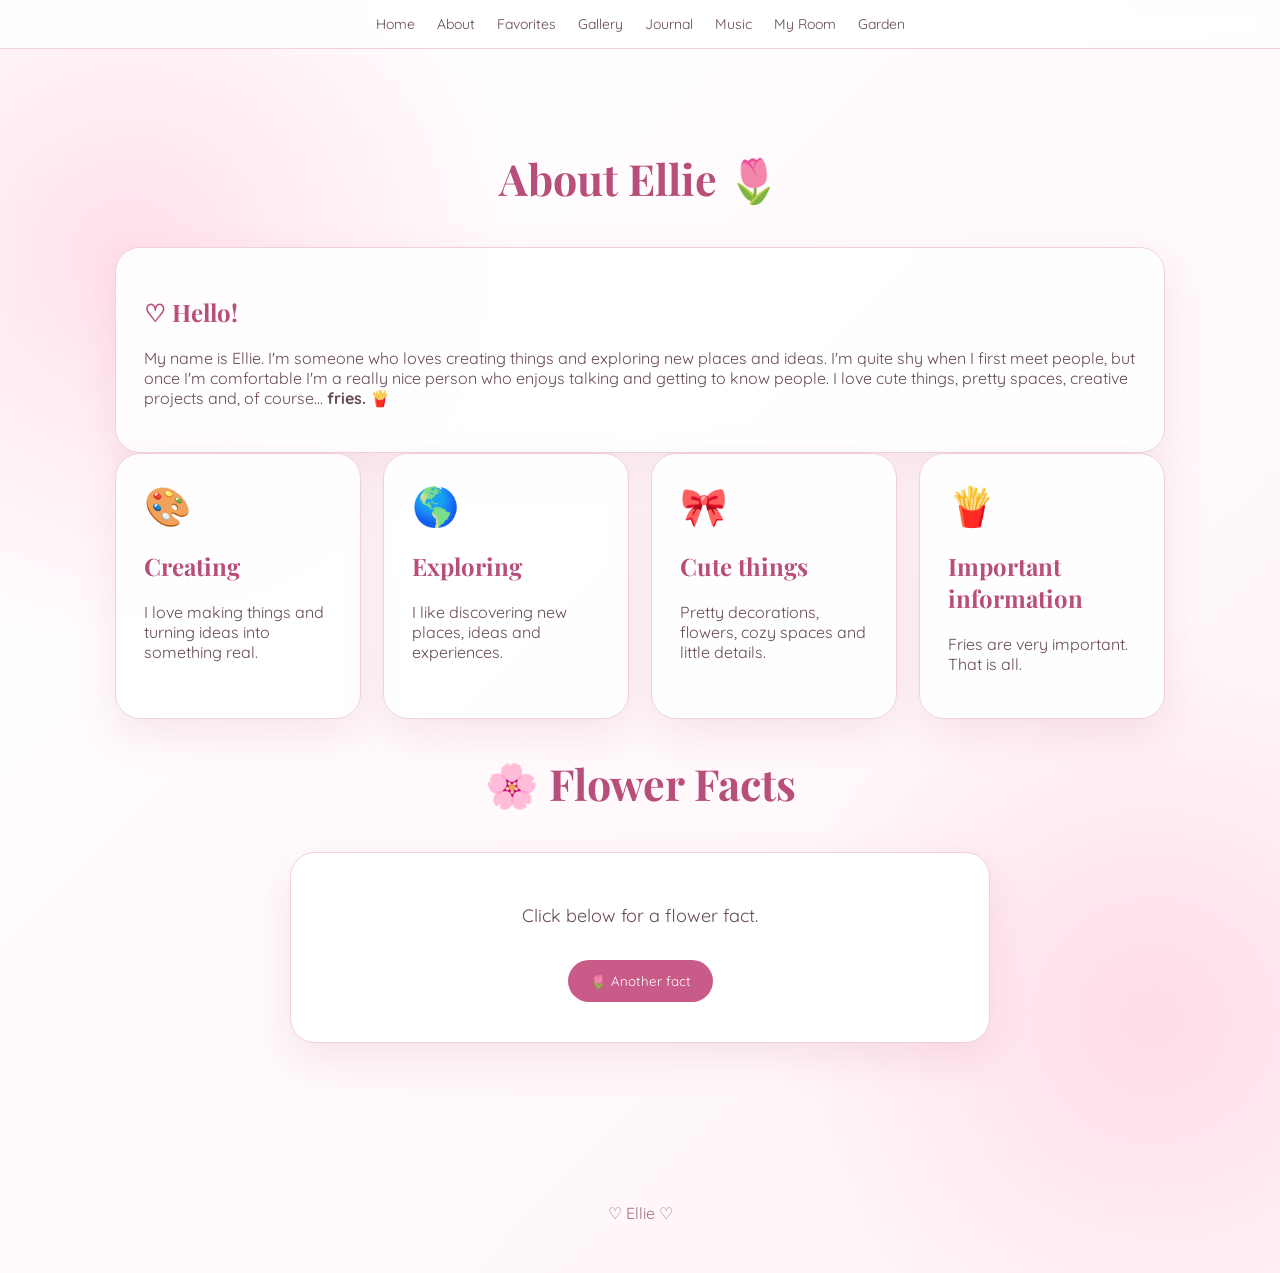
==== about.html @ d2c4dcdb "Create about.html" ====
<!DOCTYPE html>
<html lang="en">

<head>

<meta charset="UTF-8">

<meta name="viewport"
content="width=device-width, initial-scale=1.0">

<title>About Ellie ♡</title>

<link rel="stylesheet" href="style.css">

</head>

<body>

<nav>

<a href="index.html">Home</a>
<a href="about.html">About</a>
<a href="favorites.html">Favorites</a>
<a href="gallery.html">Gallery</a>
<a href="journal.html">Journal</a>
<a href="music.html">Music</a>
<a href="room.html">My Room</a>
<a href="garden.html">Garden</a>

</nav>


<section>

<h1 class="section-title">
About Ellie 🌷
</h1>

<div class="card">

<h2>
♡ Hello!
</h2>

<p>

My name is Ellie.

I'm someone who loves creating things
and exploring new places and ideas.

I'm quite shy when I first meet people,
but once I'm comfortable I'm a really
nice person who enjoys talking and
getting to know people.

I love cute things, pretty spaces,
creative projects and, of course...

<strong>fries. 🍟</strong>

</p>

</div>


<div class="card-grid">

<div class="card">

<div class="emoji">🎨</div>

<h2>
Creating
</h2>

<p>
I love making things and turning
ideas into something real.
</p>

</div>


<div class="card">

<div class="emoji">🌎</div>

<h2>
Exploring
</h2>

<p>
I like discovering new places,
ideas and experiences.
</p>

</div>


<div class="card">

<div class="emoji">🎀</div>

<h2>
Cute things
</h2>

<p>
Pretty decorations, flowers,
cozy spaces and little details.
</p>

</div>


<div class="card">

<div class="emoji">🍟</div>

<h2>
Important information
</h2>

<p>
Fries are very important.
That is all.
</p>

</div>

</div>


<h2 class="section-title">
🌸 Flower Facts
</h2>

<div class="flower-fact">

<p id="flowerFact"
class="fact-text">

Click below for a flower fact.

</p>

<button
class="button"
onclick="newFlowerFact()">

🌷 Another fact

</button>

</div>


</section>


<footer>
♡ Ellie ♡
</footer>

<script src="script.js"></script>

</body>

</html>
---- style.css ----
@import url('https://fonts.googleapis.com/css2?family=DM+Sans:wght@400;500;600&family=Playfair+Display:wght@500;600&family=Quicksand:wght@400;500;600&display=swap');

:root {
    --pink: #f4a8c7;
    --dark-pink: #c85b87;
    --light-pink: #fff0f6;
    --very-light: #fff9fc;
    --white: #ffffff;
    --text: #674957;
    --border: #f0d0dd;
    --shadow: 0 15px 40px rgba(200, 91, 135, .14);
}

* {
    box-sizing: border-box;
    scroll-behavior: smooth;
}

body {
    margin: 0;
    font-family: "Quicksand", sans-serif;
    color: var(--text);

    background:
        radial-gradient(circle at 10% 20%, #ffe0ec 0, transparent 25%),
        radial-gradient(circle at 90% 80%, #ffdce9 0, transparent 25%),
        linear-gradient(135deg, #ffffff, #fff5f9);

    overflow-x: hidden;
}

a {
    color: inherit;
    text-decoration: none;
}

nav {
    position: sticky;
    top: 0;
    z-index: 100;

    display: flex;
    justify-content: center;
    gap: 22px;

    padding: 15px 20px;

    background: rgba(255,255,255,.82);
    backdrop-filter: blur(15px);

    border-bottom: 1px solid var(--border);

    font-size: 14px;
}

nav a:hover {
    color: var(--dark-pink);
}

.hero {
    min-height: 90vh;

    display: flex;
    align-items: center;
    justify-content: center;

    text-align: center;

    padding: 80px 20px;
}

.hero-card {
    max-width: 850px;

    padding: 60px 40px;

    background: rgba(255,255,255,.85);

    border: 1px solid var(--border);
    border-radius: 40px;

    box-shadow: var(--shadow);
}

.kicker {
    color: var(--dark-pink);

    font-size: 12px;

    letter-spacing: 5px;
    text-transform: uppercase;
}

h1 {
    margin: 20px 0;

    font-family: "Playfair Display", serif;

    font-size: clamp(45px, 8vw, 85px);

    color: #b84f7b;
}

h2 {
    font-family: "Playfair Display", serif;
    color: #b84f7b;
}

.hero p {
    font-size: 18px;
    line-height: 1.8;
}

.button {
    display: inline-block;

    margin: 10px 5px;

    padding: 13px 22px;

    border-radius: 30px;

    background: var(--dark-pink);

    color: white;

    border: none;

    cursor: pointer;

    font-family: inherit;
}

.button.secondary {
    background: var(--light-pink);
    color: var(--dark-pink);
}

.clock {
    display: inline-block;

    margin-top: 20px;

    padding: 12px 22px;

    background: var(--light-pink);

    border-radius: 30px;

    color: var(--dark-pink);

    font-weight: 600;
}

section {
    max-width: 1100px;

    margin: auto;

    padding: 80px 25px;
}

.section-title {
    text-align: center;

    font-size: 43px;

    margin-bottom: 40px;
}

.card-grid {
    display: grid;

    grid-template-columns:
        repeat(auto-fit, minmax(220px, 1fr));

    gap: 22px;
}

.card {
    padding: 28px;

    background: rgba(255,255,255,.9);

    border: 1px solid var(--border);

    border-radius: 25px;

    box-shadow: var(--shadow);

    transition: .25s;
}

.card:hover {
    transform: translateY(-6px);
}

.emoji {
    font-size: 38px;
}

.flower-fact {
    max-width: 700px;

    margin: 30px auto;

    padding: 30px;

    text-align: center;

    background: white;

    border-radius: 25px;

    box-shadow: var(--shadow);

    border: 1px solid var(--border);
}

.fact-text {
    font-size: 18px;
    line-height: 1.7;
}

.gallery {
    display: grid;

    grid-template-columns:
        repeat(auto-fit, minmax(220px, 1fr));

    gap: 25px;
}

.polaroid {
    padding: 12px 12px 25px;

    background: white;

    box-shadow: var(--shadow);

    transform: rotate(-2deg);
}

.polaroid:nth-child(2) {
    transform: rotate(2deg);
}

.polaroid:nth-child(3) {
    transform: rotate(-1deg);
}

.photo {
    height: 220px;

    display: flex;
    align-items: center;
    justify-content: center;

    background: linear-gradient(135deg,#ffd9e8,#fff);

    font-size: 50px;
}

.polaroid p {
    text-align: center;

    font-family: "Playfair Display", serif;
}

.journal-list {
    max-width: 800px;
    margin: auto;
}

.journal-card {
    padding: 25px;

    margin-bottom: 20px;

    background: #fffdf8;

    border-left: 5px solid var(--pink);

    border-radius: 0 20px 20px 0;

    box-shadow: var(--shadow);
}

.journal-card small {
    color: var(--dark-pink);
}

input,
textarea,
select {
    width: 100%;

    padding: 13px;

    margin: 6px 0;

    border: 1px solid var(--border);

    border-radius: 14px;

    font-family: inherit;

    background: white;
}

footer {
    padding: 50px 20px;

    text-align: center;

    color: #a56a83;
}

.floating-flower {
    position: fixed;

    bottom: -50px;

    pointer-events: none;

    z-index: 1;

    animation: flowerFloat linear forwards;
}

@keyframes flowerFloat {

    0% {
        transform: translateY(0) rotate(0);
        opacity: 0;
    }

    10% {
        opacity: .8;
    }

    100% {
        transform: translateY(-120vh) rotate(360deg);
        opacity: 0;
    }
}

/* ROOM DESIGNER */

.room-container {
    max-width: 1200px;

    margin: auto;

    padding: 30px;
}

.room {
    position: relative;

    width: 100%;
    min-height: 600px;

    overflow: hidden;

    border-radius: 30px;

    background:
        linear-gradient(
            #fff2f7 0 70%,
            #e9c7b1 70% 100%
        );

    border: 5px solid white;

    box-shadow: var(--shadow);
}

.room-item {
    position: absolute;

    cursor: grab;

    user-select: none;

    font-size: 55px;

    transition: transform .15s;
}

.room-item:hover {
    transform: scale(1.08);
}

.room-controls {
    display: flex;

    flex-wrap: wrap;

    gap: 10px;

    margin: 20px 0;
}

.room-controls button {
    padding: 10px 15px;

    border: 1px solid var(--border);

    border-radius: 20px;

    background: white;

    color: var(--dark-pink);

    cursor: pointer;

    font-family: inherit;
}

/* CHARACTER */

.character-preview {
    min-height: 350px;

    display: flex;

    justify-content: center;

    align-items: center;

    background: var(--light-pink);

    border-radius: 30px;

    font-size: 150px;
}

.customizer {
    display: grid;

    grid-template-columns:
        repeat(auto-fit, minmax(180px,1fr));

    gap: 15px;

    margin-top: 25px;
}

/* FAIRY GARDEN */

.garden {
    position: relative;

    min-height: 700px;

    overflow: hidden;

    border-radius: 35px;

    background:
        radial-gradient(
            circle at 70% 20%,
            #fff2a8,
            transparent 10%
        ),
        linear-gradient(
            #a9d8c1,
            #6fa987
        );
}

.garden-item {
    position: absolute;

    font-size: 50px;

    cursor: pointer;

    transition: .2s;
}

.garden-item:hover {
    transform: scale(1.2);
}

@media(max-width:700px) {

    nav {
        overflow-x: auto;
        justify-content: flex-start;
    }

    .hero-card {
        padding: 45px 20px;
    }

    section {
        padding: 65px 18px;
    }

}
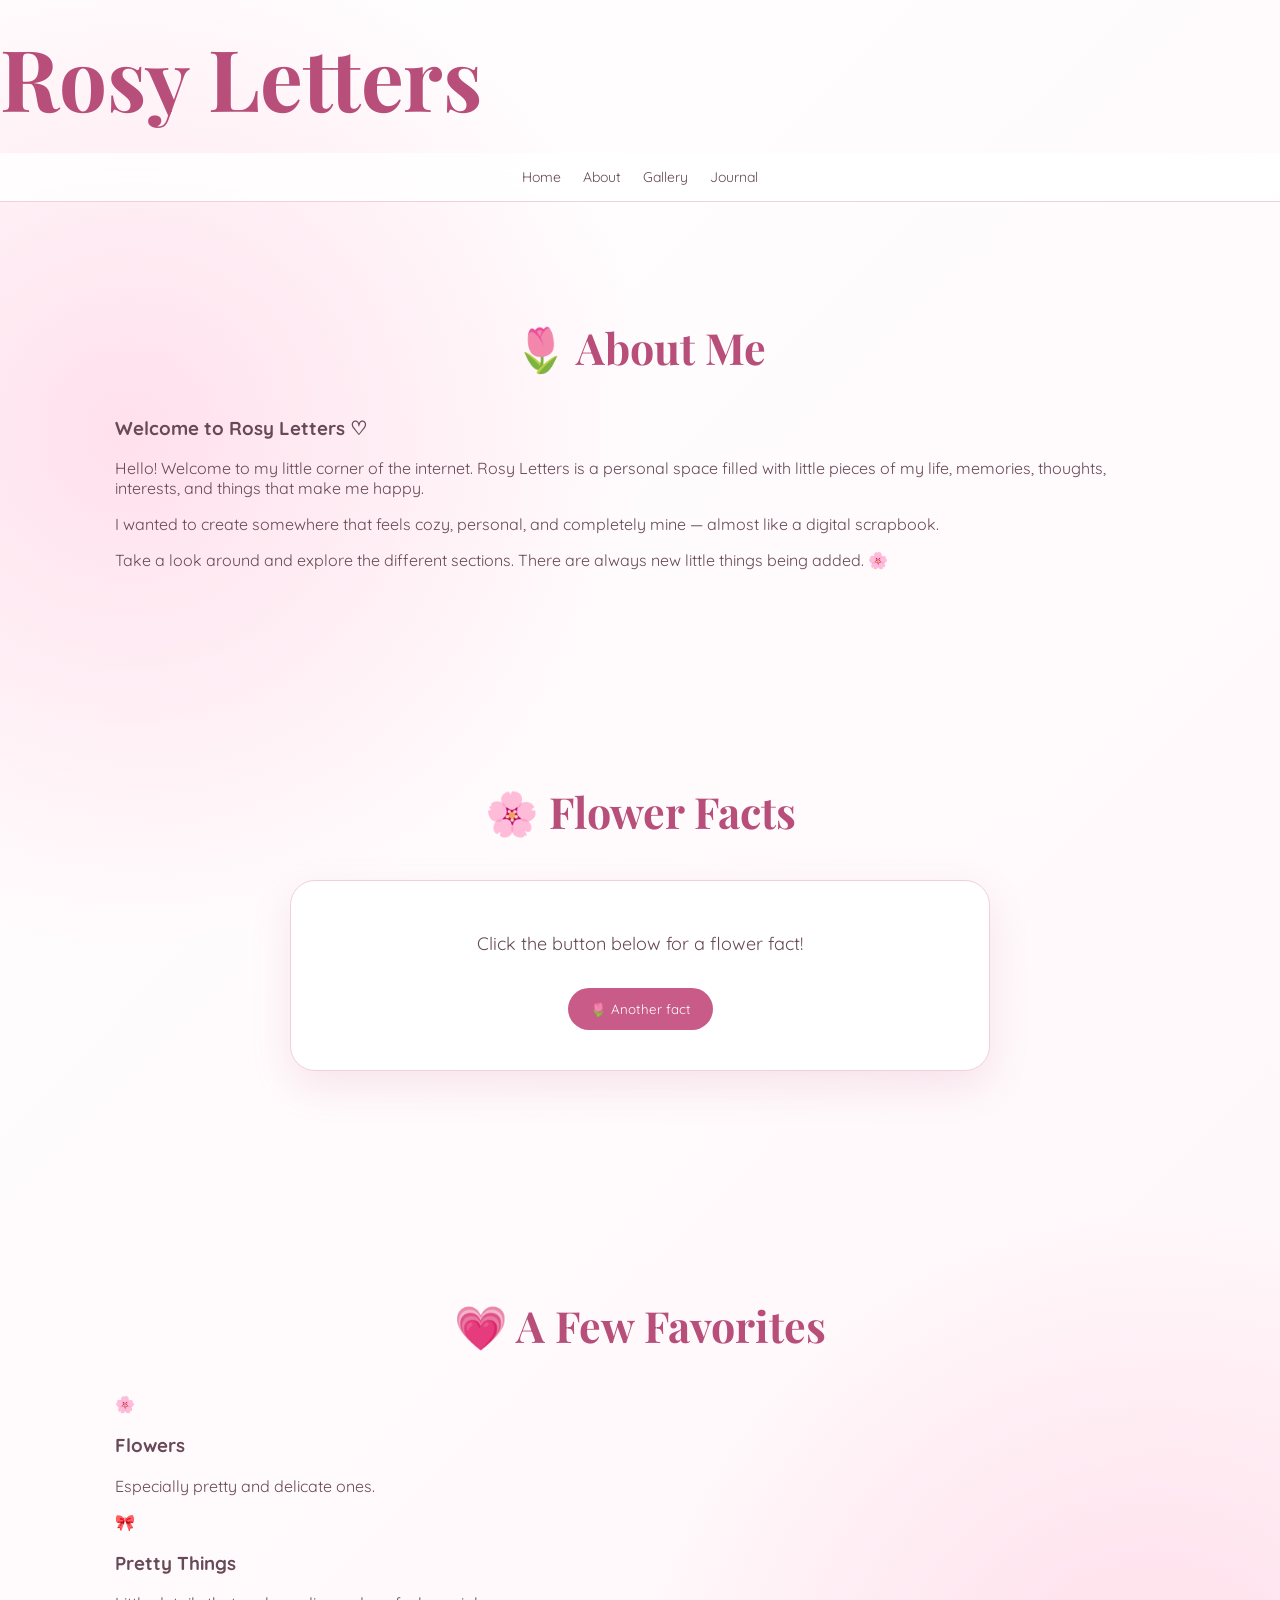
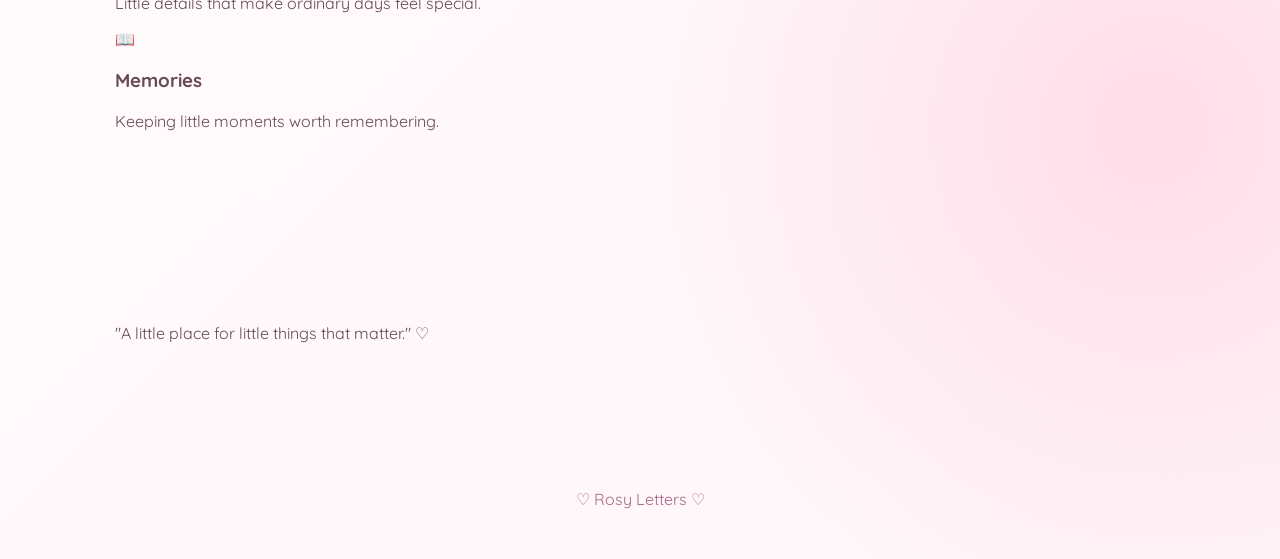
==== commit 5d80903f: "Update about.html" ====
--- a/about.html
+++ b/about.html
@@ -2,168 +2,211 @@
 <html lang="en">
 
 <head>
-
-<meta charset="UTF-8">
-
-<meta name="viewport"
-content="width=device-width, initial-scale=1.0">
-
-<title>About Ellie ♡</title>
-
-<link rel="stylesheet" href="style.css">
-
+    <meta charset="UTF-8">
+    <meta name="viewport" content="width=device-width, initial-scale=1.0">
+
+    <title>About ♡ Rosy Letters</title>
+
+    <link rel="stylesheet" href="style.css">
 </head>
 
 <body>
 
-<nav>
-
-<a href="index.html">Home</a>
-<a href="about.html">About</a>
-<a href="favorites.html">Favorites</a>
-<a href="gallery.html">Gallery</a>
-<a href="journal.html">Journal</a>
-<a href="music.html">Music</a>
-<a href="room.html">My Room</a>
-<a href="garden.html">Garden</a>
-
-</nav>
-
-
-<section>
-
-<h1 class="section-title">
-About Ellie 🌷
-</h1>
-
-<div class="card">
-
-<h2>
-♡ Hello!
-</h2>
-
-<p>
-
-My name is Ellie.
-
-I'm someone who loves creating things
-and exploring new places and ideas.
-
-I'm quite shy when I first meet people,
-but once I'm comfortable I'm a really
-nice person who enjoys talking and
-getting to know people.
-
-I love cute things, pretty spaces,
-creative projects and, of course...
-
-<strong>fries. 🍟</strong>
-
-</p>
-
-</div>
-
-
-<div class="card-grid">
-
-<div class="card">
-
-<div class="emoji">🎨</div>
-
-<h2>
-Creating
-</h2>
-
-<p>
-I love making things and turning
-ideas into something real.
-</p>
-
-</div>
-
-
-<div class="card">
-
-<div class="emoji">🌎</div>
-
-<h2>
-Exploring
-</h2>
-
-<p>
-I like discovering new places,
-ideas and experiences.
-</p>
-
-</div>
-
-
-<div class="card">
-
-<div class="emoji">🎀</div>
-
-<h2>
-Cute things
-</h2>
-
-<p>
-Pretty decorations, flowers,
-cozy spaces and little details.
-</p>
-
-</div>
-
-
-<div class="card">
-
-<div class="emoji">🍟</div>
-
-<h2>
-Important information
-</h2>
-
-<p>
-Fries are very important.
-That is all.
-</p>
-
-</div>
-
-</div>
-
-
-<h2 class="section-title">
-🌸 Flower Facts
-</h2>
-
-<div class="flower-fact">
-
-<p id="flowerFact"
-class="fact-text">
-
-Click below for a flower fact.
-
-</p>
-
-<button
-class="button"
-onclick="newFlowerFact()">
-
-🌷 Another fact
-
-</button>
-
-</div>
-
-
-</section>
-
-
-<footer>
-♡ Ellie ♡
-</footer>
-
-<script src="script.js"></script>
+    <header>
+
+        <h1>Rosy Letters</h1>
+
+        <nav>
+            <a href="index.html">Home</a>
+            <a href="about.html">About</a>
+            <a href="gallery.html">Gallery</a>
+            <a href="journal.html">Journal</a>
+        </nav>
+
+    </header>
+
+
+    <main>
+
+        <!-- ABOUT ME -->
+
+        <section>
+
+            <h2 class="section-title">
+                🌷 About Me
+            </h2>
+
+            <div class="about-card">
+
+                <div class="about-text">
+
+                    <h3>Welcome to Rosy Letters ♡</h3>
+
+                    <p>
+                        Hello! Welcome to my little corner of the internet.
+                        Rosy Letters is a personal space filled with little
+                        pieces of my life, memories, thoughts, interests,
+                        and things that make me happy.
+                    </p>
+
+                    <p>
+                        I wanted to create somewhere that feels cozy,
+                        personal, and completely mine — almost like a
+                        digital scrapbook.
+                    </p>
+
+                    <p>
+                        Take a look around and explore the different
+                        sections. There are always new little things
+                        being added. 🌸
+                    </p>
+
+                </div>
+
+            </div>
+
+        </section>
+
+
+        <!-- FLOWER FACTS -->
+
+        <section>
+
+            <h2 class="section-title">
+                🌸 Flower Facts
+            </h2>
+
+            <div class="flower-fact">
+
+                <p id="flowerFact" class="fact-text">
+                    Click the button below for a flower fact!
+                </p>
+
+                <button
+                    class="button"
+                    id="flowerButton"
+                    type="button">
+
+                    🌷 Another fact
+
+                </button>
+
+            </div>
+
+        </section>
+
+
+        <!-- FAVORITES -->
+
+        <section>
+
+            <h2 class="section-title">
+                💗 A Few Favorites
+            </h2>
+
+            <div class="favorites">
+
+                <div class="favorite-card">
+                    <span>🌸</span>
+                    <h3>Flowers</h3>
+                    <p>Especially pretty and delicate ones.</p>
+                </div>
+
+                <div class="favorite-card">
+                    <span>🎀</span>
+                    <h3>Pretty Things</h3>
+                    <p>Little details that make ordinary days feel special.</p>
+                </div>
+
+                <div class="favorite-card">
+                    <span>📖</span>
+                    <h3>Memories</h3>
+                    <p>Keeping little moments worth remembering.</p>
+                </div>
+
+            </div>
+
+        </section>
+
+
+        <!-- LITTLE NOTE -->
+
+        <section>
+
+            <div class="little-note">
+
+                <p>
+                    "A little place for little things that matter." ♡
+                </p>
+
+            </div>
+
+        </section>
+
+    </main>
+
+
+    <footer>
+
+        ♡ Rosy Letters ♡
+
+    </footer>
+
+
+    <script src="./script.js"></script>
+
+    <script>
+
+        const flowerFacts = [
+            "🌹 Roses belong to the genus Rosa.",
+            "🌻 Sunflowers belong to the daisy family.",
+            "🌷 Tulips originally came from Central Asia.",
+            "🌸 Cherry blossoms are called sakura in Japan.",
+            "🌼 Daisies belong to the same plant family as sunflowers.",
+            "💜 Lavender is famous for its fragrant purple flowers.",
+            "🌺 Hibiscus flowers can grow in tropical and subtropical regions.",
+            "🪻 Lilacs are known for their sweet fragrance.",
+            "🌸 Magnolia flowers existed long before bees became common pollinators.",
+            "🌺 Orchids are one of the largest families of flowering plants.",
+            "🌷 Daffodils belong to the genus Narcissus.",
+            "🌻 Sunflowers are native to North America.",
+            "🌹 Some roses produce fruits called rose hips.",
+            "🌼 The yellow center of a daisy contains many tiny flowers.",
+            "🌺 Plumeria flowers are often strongly scented.",
+            "🌸 Apple trees produce flowers before their fruit develops.",
+            "🪻 Lavender belongs to the mint family.",
+            "🌺 Gardenias are famous for their white flowers and fragrance.",
+            "🌷 Hyacinths produce clusters of fragrant flowers.",
+            "🌼 Chrysanthemums come in many colors and shapes."
+        ];
+
+
+        const flowerFact =
+            document.getElementById("flowerFact");
+
+        const flowerButton =
+            document.getElementById("flowerButton");
+
+
+        function showFlowerFact() {
+
+            const randomNumber =
+                Math.floor(
+                    Math.random() * flowerFacts.length
+                );
+
+            flowerFact.textContent =
+                flowerFacts[randomNumber];
+
+        }
+
+
+        flowerButton.addEventListener(
+            "click",
+            showFlowerFact
+        );
+
+    </script>
 
 </body>
 
--- a/style.css
+++ b/style.css
@@ -500,3 +500,470 @@
     }
 
 }
+/* =====================================
+   V3 ROOM DESIGNER
+===================================== */
+
+.room-page {
+    max-width: 1250px;
+}
+
+.room-intro {
+    text-align: center;
+    margin-bottom: 35px;
+    font-size: 18px;
+}
+
+.designer-panel {
+    margin: 25px 0;
+
+    padding: 25px;
+
+    background: rgba(255,255,255,.92);
+
+    border: 1px solid var(--border);
+
+    border-radius: 25px;
+
+    box-shadow: var(--shadow);
+}
+
+.designer-panel h2 {
+    margin-top: 0;
+}
+
+.theme-buttons,
+.item-buttons,
+.selected-buttons {
+    display: flex;
+
+    flex-wrap: wrap;
+
+    gap: 10px;
+}
+
+.theme-buttons button,
+.item-buttons button,
+.selected-buttons button {
+    padding: 11px 16px;
+
+    border: 1px solid var(--border);
+
+    border-radius: 20px;
+
+    background: white;
+
+    color: var(--text);
+
+    cursor: pointer;
+
+    font-family: inherit;
+
+    transition: .2s;
+}
+
+.theme-buttons button:hover,
+.item-buttons button:hover,
+.selected-buttons button:hover {
+    transform: translateY(-3px);
+
+    background: var(--light-pink);
+
+    color: var(--dark-pink);
+}
+
+
+/* ROOM */
+
+.designer-room {
+
+    position: relative;
+
+    width: 100%;
+
+    min-height: 650px;
+
+    overflow: hidden;
+
+    border-radius: 35px;
+
+    border: 8px solid white;
+
+    box-shadow:
+        0 20px 60px rgba(0,0,0,.15);
+
+    background:
+        linear-gradient(
+            #ffeef6 0 72%,
+            #d8b18e 72% 100%
+        );
+
+    transition:
+        background .5s ease;
+}
+
+
+/* FLOOR */
+
+.room-floor {
+
+    position: absolute;
+
+    bottom: 0;
+
+    left: 0;
+
+    width: 100%;
+
+    height: 28%;
+
+    background:
+        repeating-linear-gradient(
+            90deg,
+            rgba(255,255,255,.25) 0,
+            rgba(255,255,255,.25) 3px,
+            transparent 3px,
+            transparent 70px
+        );
+}
+
+
+/* WINDOW */
+
+.room-window {
+
+    position: absolute;
+
+    top: 35px;
+
+    right: 70px;
+
+    width: 130px;
+
+    height: 150px;
+
+    display: flex;
+
+    align-items: center;
+
+    justify-content: center;
+
+    font-size: 70px;
+
+    background: rgba(255,255,255,.4);
+
+    border: 8px solid white;
+
+    border-radius: 12px;
+
+    z-index: 1;
+}
+
+
+/* ROOM LABEL */
+
+.room-label {
+
+    position: absolute;
+
+    top: 15px;
+
+    left: 20px;
+
+    padding: 8px 14px;
+
+    border-radius: 20px;
+
+    background: rgba(255,255,255,.75);
+
+    font-size: 12px;
+
+    z-index: 2;
+}
+
+
+/* FURNITURE */
+
+.draggable-item {
+
+    position: absolute;
+
+    display: flex;
+
+    align-items: center;
+
+    justify-content: center;
+
+    width: 90px;
+
+    height: 90px;
+
+    font-size: 55px;
+
+    cursor: grab;
+
+    user-select: none;
+
+    z-index: 5;
+
+    transform-origin: center;
+
+    transition:
+        box-shadow .15s;
+}
+
+.draggable-item:active {
+
+    cursor: grabbing;
+
+}
+
+.draggable-item.selected {
+
+    outline: 3px dashed var(--dark-pink);
+
+    outline-offset: 7px;
+
+    border-radius: 15px;
+}
+
+
+/* SELECTED CONTROLS */
+
+.hidden {
+    display: none;
+}
+
+
+/* CHARACTER */
+
+.character-section {
+    margin-top: 60px;
+}
+
+.character-preview {
+
+    min-height: 350px;
+
+    display: flex;
+
+    justify-content: center;
+
+    align-items: center;
+
+    font-size: 150px;
+
+    background:
+        linear-gradient(
+            135deg,
+            #fff0f6,
+            #ffffff
+        );
+
+    border-radius: 30px;
+
+    border: 1px solid var(--border);
+
+    margin-bottom: 25px;
+}
+
+.character-options {
+
+    display: grid;
+
+    grid-template-columns:
+        repeat(auto-fit, minmax(180px, 1fr));
+
+    gap: 20px;
+}
+
+.character-options label {
+
+    display: block;
+
+    margin-bottom: 8px;
+
+    font-weight: 600;
+
+    color: var(--dark-pink);
+}
+
+.character-options select {
+
+    width: 100%;
+
+}
+
+
+/* THEMES */
+
+.room-pink {
+
+    background:
+        linear-gradient(
+            #ffe6f0 0 72%,
+            #d9b391 72% 100%
+        );
+
+}
+
+.room-kawaii {
+
+    background:
+        linear-gradient(
+            #dff7ff 0 72%,
+            #f5d3b4 72% 100%
+        );
+
+}
+
+.room-cottage {
+
+    background:
+        linear-gradient(
+            #e2efda 0 72%,
+            #b78b62 72% 100%
+        );
+
+}
+
+.room-fairy {
+
+    background:
+        linear-gradient(
+            #d8d0f5 0 72%,
+            #9d7659 72% 100%
+        );
+
+}
+
+.room-y2k {
+
+    background:
+        linear-gradient(
+            #d5f2ff 0 72%,
+            #e7b3d0 72% 100%
+        );
+
+}
+
+.room-gothic {
+
+    background:
+        linear-gradient(
+            #302d3a 0 72%,
+            #1d1a20 72% 100%
+        );
+
+}
+
+.room-cozy {
+
+    background:
+        linear-gradient(
+            #f1dfc5 0 72%,
+            #a97d59 72% 100%
+        );
+
+}
+
+.room-academia {
+
+    background:
+        linear-gradient(
+            #cdbca8 0 72%,
+            #795548 72% 100%
+        );
+
+}
+
+.room-minimal {
+
+    background:
+        linear-gradient(
+            #f7f7f5 0 72%,
+            #d6d0c8 72% 100%
+        );
+
+}
+
+.room-garden {
+
+    background:
+        linear-gradient(
+            #d9efd9 0 72%,
+            #8b684b 72% 100%
+        );
+
+}
+
+
+/* MOBILE */
+
+@media(max-width:700px) {
+
+    .designer-room {
+
+        min-height: 500px;
+
+    }
+
+    .room-window {
+
+        right: 25px;
+
+        width: 90px;
+
+        height: 110px;
+
+        font-size: 45px;
+
+    }
+
+    .draggable-item {
+
+        width: 70px;
+
+        height: 70px;
+
+        font-size: 42px;
+
+    }
+
+}
+.date-clock {
+    text-align: center;
+    margin: 20px 0;
+}
+
+#date {
+    font-size: 16px;
+    margin-bottom: 5px;
+}
+
+#clock {
+    font-size: 28px;
+    font-weight: bold;
+    letter-spacing: 2px;
+}
+.date-clock-bubble {
+    display: inline-block;
+    background: #f7a8c4;
+    color: white;
+    padding: 18px 30px;
+    border-radius: 30px;
+    text-align: center;
+    box-shadow: 0 4px 12px rgba(180, 80, 120, 0.2);
+    margin: 15px auto;
+}
+
+#currentDate {
+    font-size: 15px;
+    margin-bottom: 6px;
+}
+
+#clock {
+    font-size: 25px;
+    font-weight: bold;
+    letter-spacing: 2px;
+}
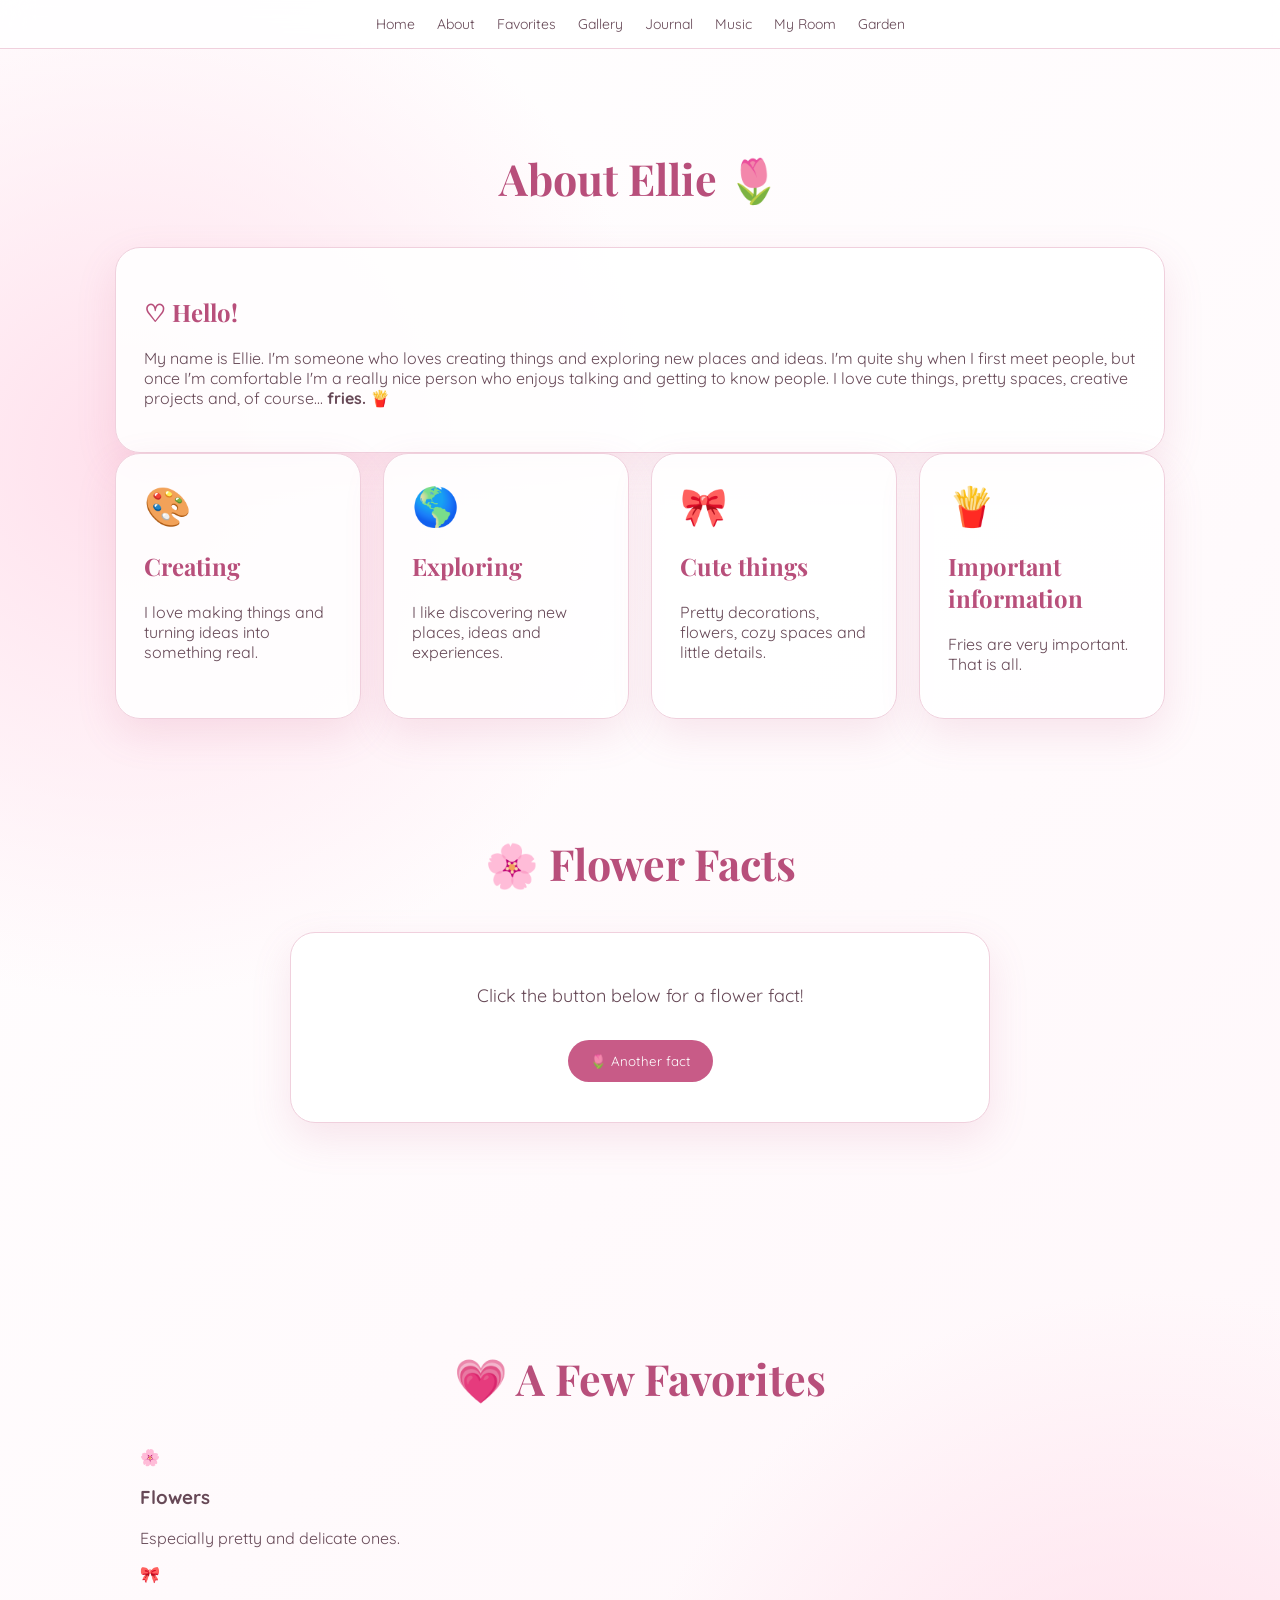
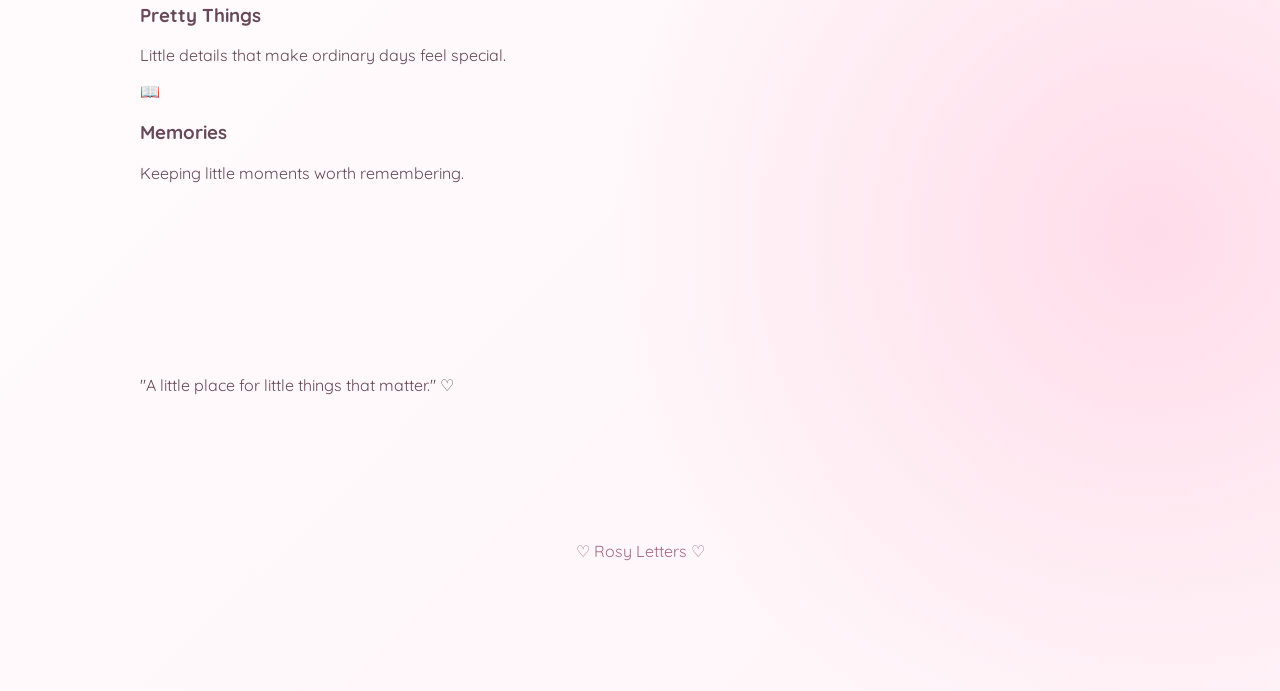
==== commit 841e648f: "Update about.html" ====
--- a/about.html
+++ b/about.html
@@ -2,73 +2,136 @@
 <html lang="en">
 
 <head>
-    <meta charset="UTF-8">
-    <meta name="viewport" content="width=device-width, initial-scale=1.0">
-
-    <title>About ♡ Rosy Letters</title>
-
-    <link rel="stylesheet" href="style.css">
+
+<meta charset="UTF-8">
+
+<meta name="viewport"
+content="width=device-width, initial-scale=1.0">
+
+<title>About Ellie ♡</title>
+
+<link rel="stylesheet" href="style.css">
+
 </head>
 
 <body>
 
-    <header>
-
-        <h1>Rosy Letters</h1>
-
-        <nav>
-            <a href="index.html">Home</a>
-            <a href="about.html">About</a>
-            <a href="gallery.html">Gallery</a>
-            <a href="journal.html">Journal</a>
-        </nav>
-
-    </header>
-
-
-    <main>
-
-        <!-- ABOUT ME -->
-
-        <section>
-
-            <h2 class="section-title">
-                🌷 About Me
-            </h2>
-
-            <div class="about-card">
-
-                <div class="about-text">
-
-                    <h3>Welcome to Rosy Letters ♡</h3>
-
-                    <p>
-                        Hello! Welcome to my little corner of the internet.
-                        Rosy Letters is a personal space filled with little
-                        pieces of my life, memories, thoughts, interests,
-                        and things that make me happy.
-                    </p>
-
-                    <p>
-                        I wanted to create somewhere that feels cozy,
-                        personal, and completely mine — almost like a
-                        digital scrapbook.
-                    </p>
-
-                    <p>
-                        Take a look around and explore the different
-                        sections. There are always new little things
-                        being added. 🌸
-                    </p>
-
-                </div>
-
-            </div>
-
-        </section>
-
-
-        <!-- FLOWER FACTS -->
+<nav>
+
+<a href="index.html">Home</a>
+<a href="about.html">About</a>
+<a href="favorites.html">Favorites</a>
+<a href="gallery.html">Gallery</a>
+<a href="journal.html">Journal</a>
+<a href="music.html">Music</a>
+<a href="room.html">My Room</a>
+<a href="garden.html">Garden</a>
+
+</nav>
+
+
+<section>
+
+<h1 class="section-title">
+About Ellie 🌷
+</h1>
+
+<div class="card">
+
+<h2>
+♡ Hello!
+</h2>
+
+<p>
+
+My name is Ellie.
+
+I'm someone who loves creating things
+and exploring new places and ideas.
+
+I'm quite shy when I first meet people,
+but once I'm comfortable I'm a really
+nice person who enjoys talking and
+getting to know people.
+
+I love cute things, pretty spaces,
+creative projects and, of course...
+
+<strong>fries. 🍟</strong>
+
+</p>
+
+</div>
+
+
+<div class="card-grid">
+
+<div class="card">
+
+<div class="emoji">🎨</div>
+
+<h2>
+Creating
+</h2>
+
+<p>
+I love making things and turning
+ideas into something real.
+</p>
+
+</div>
+
+
+<div class="card">
+
+<div class="emoji">🌎</div>
+
+<h2>
+Exploring
+</h2>
+
+<p>
+I like discovering new places,
+ideas and experiences.
+</p>
+
+</div>
+
+
+<div class="card">
+
+<div class="emoji">🎀</div>
+
+<h2>
+Cute things
+</h2>
+
+<p>
+Pretty decorations, flowers,
+cozy spaces and little details.
+</p>
+
+</div>
+
+
+<div class="card">
+
+<div class="emoji">🍟</div>
+
+<h2>
+Important information
+</h2>
+
+<p>
+Fries are very important.
+That is all.
+</p>
+
+</div>
+
+</div>
+
+<!-- FLOWER FACTS -->
 
         <section>
 
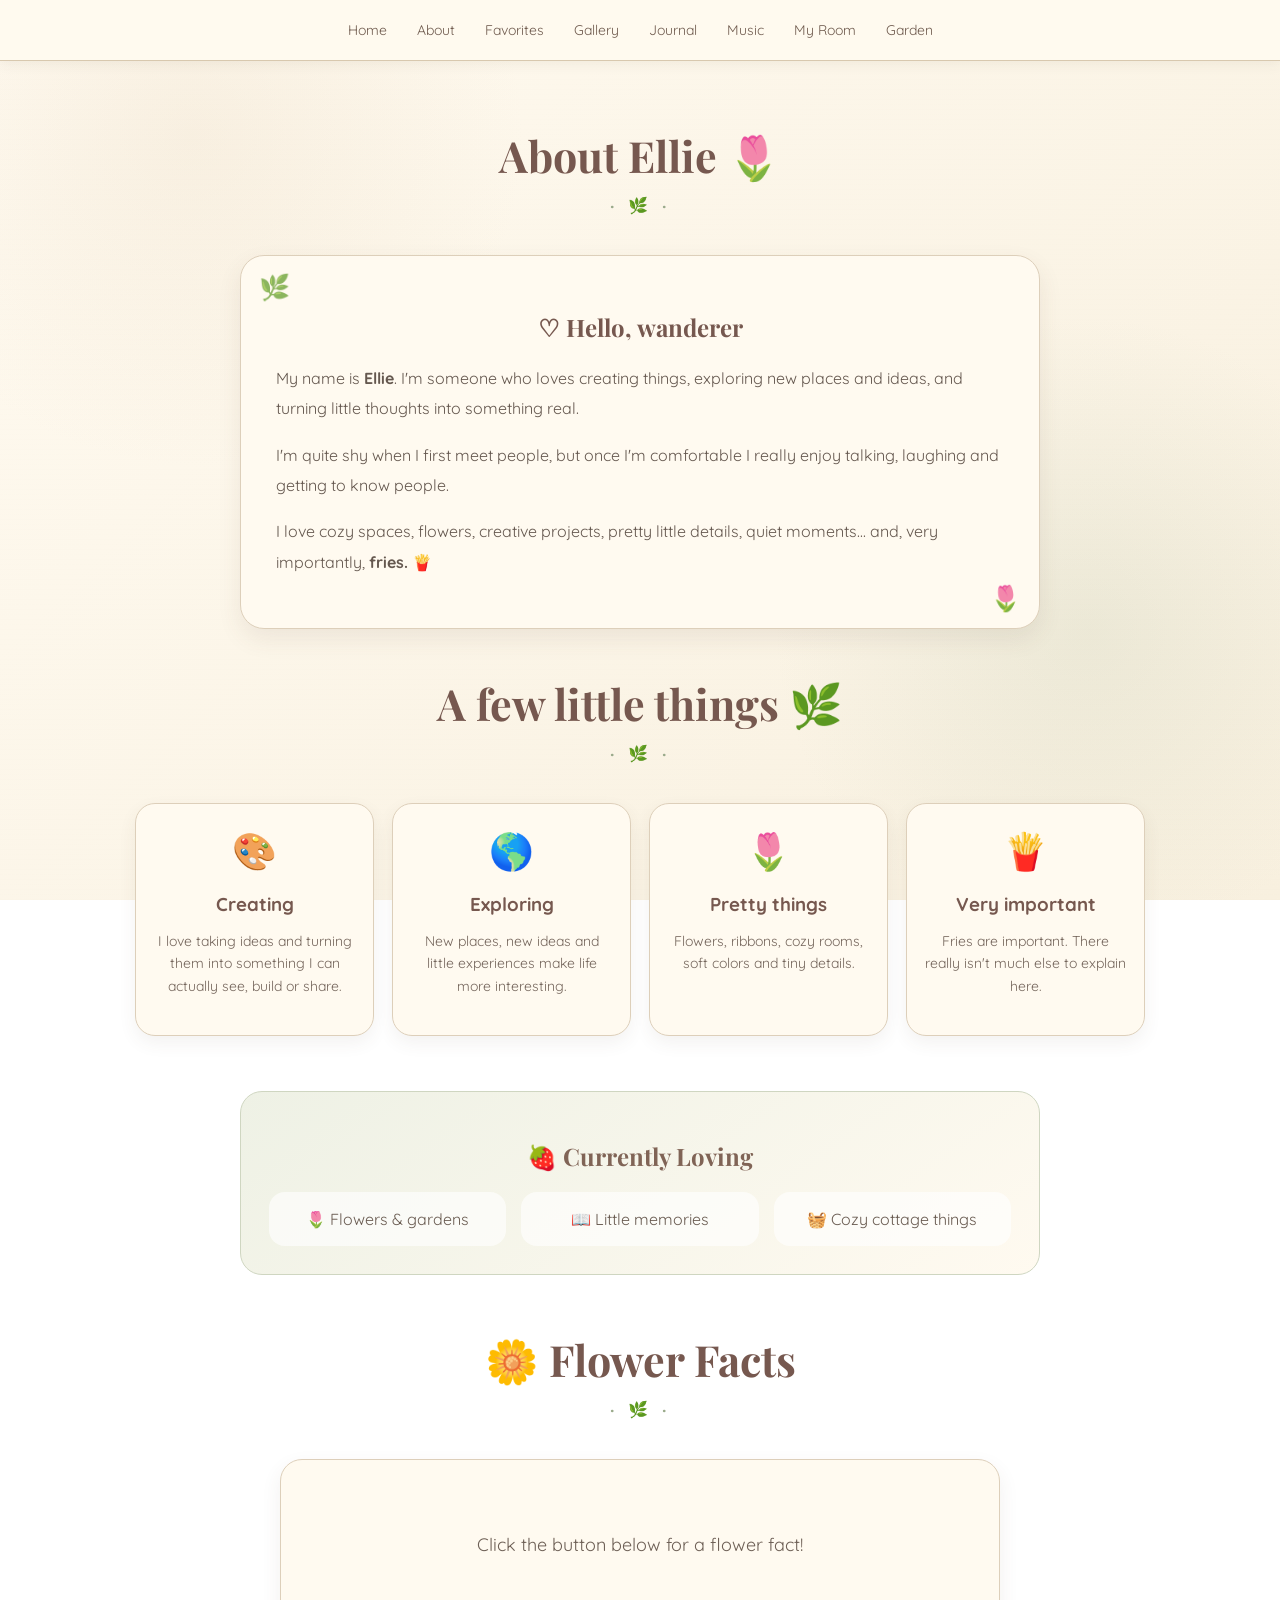
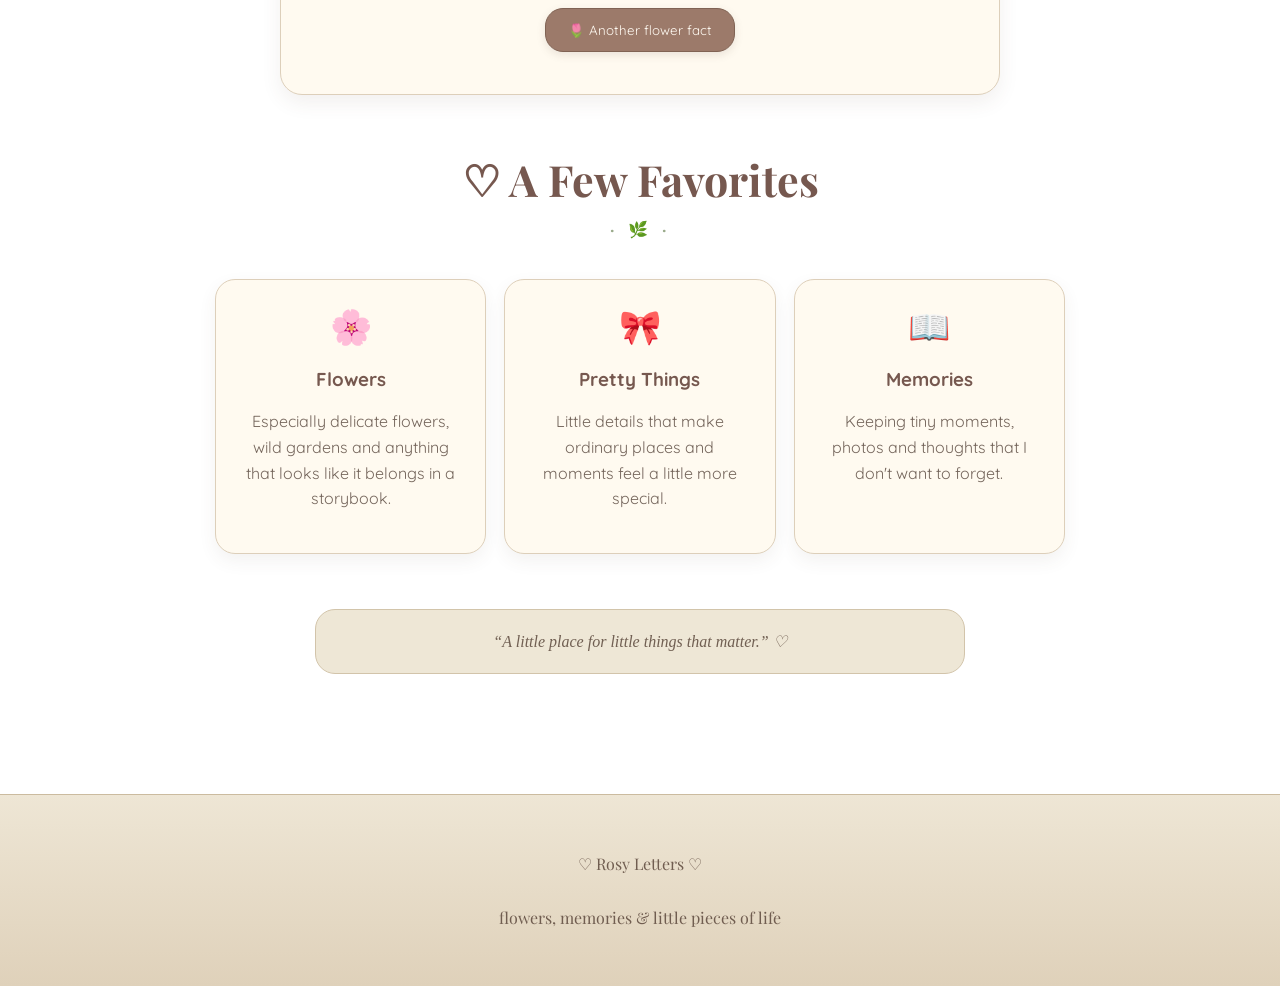
==== commit 4ba9458b: "Update about.html" ====
--- a/about.html
+++ b/about.html
@@ -12,9 +12,300 @@
 
 <link rel="stylesheet" href="style.css">
 
+<style>
+
+/* =====================================
+   ABOUT PAGE — COTTAGECORE
+===================================== */
+
+.about-page {
+    max-width: 1050px;
+    margin: auto;
+    padding: 45px 20px 70px;
+}
+
+.about-intro {
+    max-width: 800px;
+    margin: 0 auto 45px;
+    padding: 35px;
+
+    background: #fffaf0;
+    border: 1px solid #ddcfba;
+    border-radius: 24px;
+
+    box-shadow:
+        0 10px 24px
+        rgba(90,70,50,.09);
+
+    position: relative;
+}
+
+.about-intro::before {
+    content: "🌿";
+    position: absolute;
+    top: 15px;
+    left: 18px;
+    font-size: 25px;
+    opacity: .7;
+}
+
+.about-intro::after {
+    content: "🌷";
+    position: absolute;
+    bottom: 15px;
+    right: 18px;
+    font-size: 25px;
+}
+
+.about-intro h2 {
+    text-align: center;
+    color: #76584f;
+}
+
+.about-intro p {
+    line-height: 1.9;
+    color: #65584f;
+}
+
+
+/* LITTLE PERSONAL CARDS */
+
+.about-things {
+    display: grid;
+    grid-template-columns:
+        repeat(4, 1fr);
+
+    gap: 18px;
+
+    margin-bottom: 55px;
+}
+
+.about-thing {
+    padding: 24px 18px;
+
+    background: #fffaf0;
+
+    border:
+        1px solid #ddcfba;
+
+    border-radius: 20px;
+
+    text-align: center;
+
+    box-shadow:
+        0 7px 18px
+        rgba(90,70,50,.07);
+}
+
+.about-thing .about-icon {
+    font-size: 36px;
+    margin-bottom: 7px;
+}
+
+.about-thing h3 {
+    color: #76584f;
+    margin-bottom: 8px;
+}
+
+.about-thing p {
+    color: #75665c;
+    line-height: 1.6;
+    font-size: 14px;
+}
+
+
+/* CURRENTLY LOVING */
+
+.currently-loving {
+    max-width: 800px;
+    margin: 0 auto 55px;
+
+    padding: 28px;
+
+    background:
+        linear-gradient(
+            145deg,
+            #eef1e5,
+            #fffaf0
+        );
+
+    border:
+        1px solid #cfd6c1;
+
+    border-radius: 22px;
+}
+
+.currently-loving h2 {
+    text-align: center;
+}
+
+.loving-grid {
+    display: grid;
+
+    grid-template-columns:
+        repeat(3, 1fr);
+
+    gap: 15px;
+
+    margin-top: 20px;
+}
+
+.loving-item {
+    padding: 17px;
+
+    background:
+        rgba(255,255,255,.65);
+
+    border-radius: 16px;
+
+    text-align: center;
+
+    color: #695b51;
+}
+
+
+/* FLOWER FACT */
+
+.about-flower-fact {
+    max-width: 720px;
+    margin: 0 auto 55px;
+
+    padding: 32px;
+
+    background:
+        #fffaf0;
+
+    border:
+        1px solid #ddcfba;
+
+    border-radius: 22px;
+
+    text-align: center;
+
+    box-shadow:
+        0 8px 20px
+        rgba(90,70,50,.08);
+}
+
+.about-flower-fact .fact-text {
+    min-height: 70px;
+
+    display: flex;
+    align-items: center;
+    justify-content: center;
+
+    line-height: 1.8;
+}
+
+
+/* FAVORITES */
+
+.about-favorites {
+    display: grid;
+
+    grid-template-columns:
+        repeat(3, 1fr);
+
+    gap: 18px;
+
+    max-width: 850px;
+
+    margin: 0 auto 55px;
+}
+
+.favorite-card {
+    padding: 25px;
+
+    text-align: center;
+
+    background:
+        #fffaf0;
+
+    border:
+        1px solid #ddcfba;
+
+    border-radius: 20px;
+
+    box-shadow:
+        0 7px 18px
+        rgba(90,70,50,.07);
+}
+
+.favorite-card span {
+    font-size: 34px;
+}
+
+.favorite-card h3 {
+    color: #76584f;
+}
+
+.favorite-card p {
+    color: #75665c;
+    line-height: 1.6;
+}
+
+
+/* LITTLE NOTE */
+
+.little-note {
+    max-width: 650px;
+
+    margin: 20px auto;
+
+    padding: 22px 25px;
+
+    text-align: center;
+
+    background:
+        #eee7d6;
+
+    border:
+        1px solid #d2c4aa;
+
+    border-radius: 20px;
+
+    color: #705f52;
+
+    font-family:
+        "Playfair Display",
+        serif;
+
+    font-style: italic;
+}
+
+
+/* MOBILE */
+
+@media(max-width:800px) {
+
+    .about-things {
+        grid-template-columns:
+            repeat(2,1fr);
+    }
+
+    .loving-grid {
+        grid-template-columns: 1fr;
+    }
+
+}
+
+
+@media(max-width:550px) {
+
+    .about-things,
+    .about-favorites {
+        grid-template-columns: 1fr;
+    }
+
+}
+
+</style>
+
 </head>
 
+
 <body>
+
 
 <nav>
 
@@ -30,33 +321,47 @@
 </nav>
 
 
-<section>
+<main class="about-page">
+
 
 <h1 class="section-title">
 About Ellie 🌷
 </h1>
 
-<div class="card">
+
+<!-- INTRO -->
+
+<div class="about-intro">
 
 <h2>
-♡ Hello!
+♡ Hello, wanderer
 </h2>
 
 <p>
 
-My name is Ellie.
-
-I'm someone who loves creating things
-and exploring new places and ideas.
+My name is <strong>Ellie</strong>.
+
+I'm someone who loves creating things,
+exploring new places and ideas,
+and turning little thoughts into something real.
+
+</p>
+
+<p>
 
 I'm quite shy when I first meet people,
-but once I'm comfortable I'm a really
-nice person who enjoys talking and
-getting to know people.
-
-I love cute things, pretty spaces,
-creative projects and, of course...
-
+but once I'm comfortable I really enjoy
+talking, laughing and getting to know people.
+
+</p>
+
+<p>
+
+I love cozy spaces, flowers,
+creative projects, pretty little details,
+quiet moments...
+
+and, very importantly,
 <strong>fries. 🍟</strong>
 
 </p>
@@ -64,212 +369,515 @@
 </div>
 
 
-<div class="card-grid">
-
-<div class="card">
-
-<div class="emoji">🎨</div>
+
+<!-- LITTLE THINGS ABOUT ME -->
+
+<h2 class="section-title">
+A few little things 🌿
+</h2>
+
+
+<div class="about-things">
+
+
+<div class="about-thing">
+
+<div class="about-icon">
+🎨
+</div>
+
+<h3>
+Creating
+</h3>
+
+<p>
+I love taking ideas and turning them
+into something I can actually see,
+build or share.
+</p>
+
+</div>
+
+
+<div class="about-thing">
+
+<div class="about-icon">
+🌎
+</div>
+
+<h3>
+Exploring
+</h3>
+
+<p>
+New places, new ideas and little
+experiences make life more interesting.
+</p>
+
+</div>
+
+
+<div class="about-thing">
+
+<div class="about-icon">
+🌷
+</div>
+
+<h3>
+Pretty things
+</h3>
+
+<p>
+Flowers, ribbons, cozy rooms,
+soft colors and tiny details.
+</p>
+
+</div>
+
+
+<div class="about-thing">
+
+<div class="about-icon">
+🍟
+</div>
+
+<h3>
+Very important
+</h3>
+
+<p>
+Fries are important.
+
+There really isn't much else
+to explain here.
+</p>
+
+</div>
+
+
+</div>
+
+
+
+<!-- CURRENTLY LOVING -->
+
+<div class="currently-loving">
 
 <h2>
-Creating
+🍓 Currently Loving
 </h2>
 
-<p>
-I love making things and turning
-ideas into something real.
-</p>
-
-</div>
-
-
-<div class="card">
-
-<div class="emoji">🌎</div>
-
-<h2>
-Exploring
+<div class="loving-grid">
+
+
+<div class="loving-item">
+🌷 Flowers & gardens
+</div>
+
+
+<div class="loving-item">
+📖 Little memories
+</div>
+
+
+<div class="loving-item">
+🧺 Cozy cottage things
+</div>
+
+
+</div>
+
+</div>
+
+
+
+<!-- FLOWER FACTS -->
+
+<h2 class="section-title">
+🌼 Flower Facts
 </h2>
 
-<p>
-I like discovering new places,
-ideas and experiences.
-</p>
-
-</div>
-
-
-<div class="card">
-
-<div class="emoji">🎀</div>
-
-<h2>
-Cute things
+
+<div class="about-flower-fact">
+
+<p
+id="flowerFact"
+class="fact-text">
+
+Click the button below
+for a flower fact!
+
+</p>
+
+
+<button
+class="button"
+id="flowerButton"
+type="button">
+
+🌷 Another flower fact
+
+</button>
+
+</div>
+
+
+
+<!-- FAVORITES -->
+
+<h2 class="section-title">
+♡ A Few Favorites
 </h2>
 
-<p>
-Pretty decorations, flowers,
-cozy spaces and little details.
-</p>
-
-</div>
-
-
-<div class="card">
-
-<div class="emoji">🍟</div>
-
-<h2>
-Important information
-</h2>
-
-<p>
-Fries are very important.
-That is all.
-</p>
-
-</div>
-
-</div>
-
-<!-- FLOWER FACTS -->
-
-        <section>
-
-            <h2 class="section-title">
-                🌸 Flower Facts
-            </h2>
-
-            <div class="flower-fact">
-
-                <p id="flowerFact" class="fact-text">
-                    Click the button below for a flower fact!
-                </p>
-
-                <button
-                    class="button"
-                    id="flowerButton"
-                    type="button">
-
-                    🌷 Another fact
-
-                </button>
-
-            </div>
-
-        </section>
-
-
-        <!-- FAVORITES -->
-
-        <section>
-
-            <h2 class="section-title">
-                💗 A Few Favorites
-            </h2>
-
-            <div class="favorites">
-
-                <div class="favorite-card">
-                    <span>🌸</span>
-                    <h3>Flowers</h3>
-                    <p>Especially pretty and delicate ones.</p>
-                </div>
-
-                <div class="favorite-card">
-                    <span>🎀</span>
-                    <h3>Pretty Things</h3>
-                    <p>Little details that make ordinary days feel special.</p>
-                </div>
-
-                <div class="favorite-card">
-                    <span>📖</span>
-                    <h3>Memories</h3>
-                    <p>Keeping little moments worth remembering.</p>
-                </div>
-
-            </div>
-
-        </section>
-
-
-        <!-- LITTLE NOTE -->
-
-        <section>
-
-            <div class="little-note">
-
-                <p>
-                    "A little place for little things that matter." ♡
-                </p>
-
-            </div>
-
-        </section>
-
-    </main>
-
-
-    <footer>
-
-        ♡ Rosy Letters ♡
-
-    </footer>
-
-
-    <script src="./script.js"></script>
-
-    <script>
-
-        const flowerFacts = [
-            "🌹 Roses belong to the genus Rosa.",
-            "🌻 Sunflowers belong to the daisy family.",
-            "🌷 Tulips originally came from Central Asia.",
-            "🌸 Cherry blossoms are called sakura in Japan.",
-            "🌼 Daisies belong to the same plant family as sunflowers.",
-            "💜 Lavender is famous for its fragrant purple flowers.",
-            "🌺 Hibiscus flowers can grow in tropical and subtropical regions.",
-            "🪻 Lilacs are known for their sweet fragrance.",
-            "🌸 Magnolia flowers existed long before bees became common pollinators.",
-            "🌺 Orchids are one of the largest families of flowering plants.",
-            "🌷 Daffodils belong to the genus Narcissus.",
-            "🌻 Sunflowers are native to North America.",
-            "🌹 Some roses produce fruits called rose hips.",
-            "🌼 The yellow center of a daisy contains many tiny flowers.",
-            "🌺 Plumeria flowers are often strongly scented.",
-            "🌸 Apple trees produce flowers before their fruit develops.",
-            "🪻 Lavender belongs to the mint family.",
-            "🌺 Gardenias are famous for their white flowers and fragrance.",
-            "🌷 Hyacinths produce clusters of fragrant flowers.",
-            "🌼 Chrysanthemums come in many colors and shapes."
+
+<div class="about-favorites">
+
+
+<div class="favorite-card">
+
+<span>
+🌸
+</span>
+
+<h3>
+Flowers
+</h3>
+
+<p>
+Especially delicate flowers,
+wild gardens and anything
+that looks like it belongs
+in a storybook.
+</p>
+
+</div>
+
+
+<div class="favorite-card">
+
+<span>
+🎀
+</span>
+
+<h3>
+Pretty Things
+</h3>
+
+<p>
+Little details that make
+ordinary places and moments
+feel a little more special.
+</p>
+
+</div>
+
+
+<div class="favorite-card">
+
+<span>
+📖
+</span>
+
+<h3>
+Memories
+</h3>
+
+<p>
+Keeping tiny moments,
+photos and thoughts
+that I don't want to forget.
+</p>
+
+</div>
+
+
+</div>
+
+
+
+<div class="little-note">
+
+“A little place for little things that matter.” ♡
+
+</div>
+
+
+</main>
+
+
+
+<footer>
+
+♡ Rosy Letters ♡
+
+<br><br>
+
+flowers, memories & little pieces of life
+
+</footer>
+
+
+
+<script src="./script.js"></script>
+
+
+<script>
+
+
+const flowerFacts = [
+
+"🌹 Roses belong to the genus Rosa, which contains hundreds of species.",
+
+"🌻 Young sunflowers can move during the day to follow the direction of sunlight.",
+
+"🌷 Tulips originally came from Central Asia and became especially popular in the Netherlands.",
+
+"🌸 Cherry blossoms are called sakura in Japan.",
+
+"🌼 Daisies belong to the same plant family as sunflowers.",
+
+"💜 Lavender is well known for its fragrant flowers and purple color.",
+
+"🌺 Hibiscus flowers can grow in tropical and subtropical regions around the world.",
+
+"🪻 Lilacs are known for their strong, sweet fragrance.",
+
+"🌸 Magnolia flowers existed long before bees became common pollinators.",
+
+"🌺 Orchids are one of the largest families of flowering plants.",
+
+"🌷 Some tulip flowers open in sunlight and close again when the light decreases.",
+
+"🌻 Sunflowers can produce hundreds or even thousands of individual seeds in one flower head.",
+
+"🌹 Some rose varieties have been cultivated for thousands of years.",
+
+"🌼 The yellow center of a daisy is actually made up of many tiny individual flowers.",
+
+"🌺 Hibiscus flowers are often large and brightly colored.",
+
+"🌸 Cherry trees can produce spectacular displays of blossoms before their leaves fully develop.",
+
+"🪻 Lavender is native to areas around the Mediterranean.",
+
+"🌿 Jasmine flowers are famous for their strong fragrance.",
+
+"🌺 Bird-of-paradise flowers have an unusual shape that resembles a colorful bird.",
+
+"🌷 Crocuses are among the flowers that can bloom very early in the year.",
+
+"🌼 Marigolds are commonly grown as garden flowers and are known for their warm colors.",
+
+"🌹 Some roses produce colorful fruits called rose hips after flowering.",
+
+"🌻 Sunflowers are members of the daisy family.",
+
+"🌸 Apple trees produce flowers before their fruit develops.",
+
+"🌺 Bougainvillea gets much of its bright color from modified leaves called bracts.",
+
+"🪻 Lavender flowers attract many pollinating insects.",
+
+"🌷 Daffodils contain naturally occurring compounds that make them unpleasant for many animals to eat.",
+
+"🌼 Dandelions produce many tiny flowers grouped together into what looks like one flower head.",
+
+"🌹 Roses can have flowers with many different numbers of petals depending on the variety.",
+
+"🌺 Plumeria flowers are strongly associated with tropical climates and are often very fragrant.",
+
+"🌸 Peach trees produce pinkish flowers before their peaches grow.",
+
+"🌻 A sunflower head can contain hundreds of tiny florets.",
+
+"🌿 Mint plants can produce small flowers despite being better known for their leaves.",
+
+"🌺 Gardenias are famous for their white flowers and strong fragrance.",
+
+"🌷 Hyacinths are known for producing clusters of many small, fragrant flowers.",
+
+"🌼 Chrysanthemums come in a wide variety of colors and flower shapes.",
+
+"🌹 Climbing roses can grow along trellises, fences, and other supports.",
+
+"🌺 Passion flowers have unusually complex-looking structures.",
+
+"🌸 Lotus flowers can rise above the surface of ponds on long stems.",
+
+"🌻 Sunflowers belong to the genus Helianthus.",
+
+"🪻 Lavender flowers grow on tall spikes above the plant's narrow leaves.",
+
+"🌷 Some tulips have been bred to produce unusual striped or feathered-looking petals.",
+
+"🌼 Calendula flowers are usually yellow or orange.",
+
+"🌹 Wild roses generally have simpler flowers than many cultivated garden roses.",
+
+"🌺 Hibiscus flowers often have a prominent central structure extending from the flower.",
+
+"🌸 Cherry blossoms do not all have the same color; some varieties have white blossoms.",
+
+"🌿 Rosemary produces small flowers that can attract pollinators.",
+
+"🌺 Snapdragons get their common name because their flowers can resemble a dragon's mouth.",
+
+"🌷 Irises are named after Iris, the Greek goddess associated with rainbows.",
+
+"🌼 Cosmos flowers can have delicate, daisy-like petals.",
+
+"🌹 Roses can be found growing naturally in many parts of the Northern Hemisphere.",
+
+"🌻 Sunflowers are commonly grown for their edible seeds and oil.",
+
+"🌺 Plumeria flowers can be white, yellow, pink, red, or combinations of these colors.",
+
+"🌸 Magnolia flowers can be very large compared with many other garden flowers.",
+
+"🪻 Lavender leaves are also aromatic, not just its flowers.",
+
+"🌷 Daffodils belong to the genus Narcissus.",
+
+"🌼 Zinnias can produce flowers in many bright colors.",
+
+"🌹 Rose petals can vary greatly in shape and arrangement between varieties.",
+
+"🌺 Hibiscus plants can grow as shrubs or small trees depending on the species.",
+
+"🌸 Apple blossoms are often white or pink.",
+
+"🌻 Sunflowers can grow several feet tall depending on the variety and growing conditions.",
+
+"🌿 Basil plants can produce small flowers if allowed to mature.",
+
+"🌺 Gardenia flowers are often waxy in appearance.",
+
+"🌷 Hyacinth flowers grow in dense clusters along a central stalk.",
+
+"🌼 Marigolds are members of the daisy family.",
+
+"🌹 Rose flowers can have different scents depending on their variety.",
+
+"🌺 Passion flowers can provide nectar for pollinators.",
+
+"🌸 Lotus plants have leaves that can float on or rise above the water.",
+
+"🌻 Sunflower seeds develop from the tiny florets arranged across the flower head.",
+
+"🪻 Lavender belongs to the mint family.",
+
+"🌷 Tulip bulbs store nutrients that help the plant grow again.",
+
+"🌼 Dandelions can produce seeds that are carried by wind.",
+
+"🌹 Rose hips can be used by some animals as a food source.",
+
+"🌺 Hibiscus is part of the mallow family.",
+
+"🌸 Cherry blossoms are an important seasonal symbol in Japan.",
+
+"🌿 Thyme can produce tiny flowers that are attractive to pollinating insects.",
+
+"🌺 Bird-of-paradise plants are native to southern Africa.",
+
+"🌷 Tulips are perennial plants, although some varieties perform better when replanted regularly.",
+
+"🌼 Chrysanthemums belong to the daisy family.",
+
+"🌹 Roses have both wild and cultivated forms.",
+
+"🌺 Bougainvillea flowers are actually small and surrounded by colorful bracts.",
+
+"🌸 Lotus flowers can produce seed pods with distinctive round openings.",
+
+"🌻 Sunflowers can attract bees and other pollinating insects.",
+
+"🪻 Lavender is commonly grown in gardens for both its appearance and fragrance.",
+
+"🌷 Daffodil flowers usually have a central trumpet- or cup-shaped structure.",
+
+"🌼 Cosmos plants can grow quickly in suitable conditions.",
+
+"🌹 Some rose flowers have very strong fragrances, while others have little scent.",
+
+"🌺 Plumeria flowers are commonly used in tropical leis.",
+
+"🌸 Magnolia petals can be thick and waxy compared with delicate petals of many other flowers.",
+
+"🌻 Sunflowers are generally associated with warm, sunny growing conditions.",
+
+"🌿 Sage plants can produce attractive flowers in addition to their useful leaves.",
+
+"🌺 Gardenias generally prefer warm growing conditions.",
+
+"🌷 Iris flowers have three prominent upright or spreading petals called standards and three lower petals called falls.",
+
+"🌼 Marigolds can bloom for long periods when given suitable growing conditions.",
+
+"🌹 Roses can grow as shrubs, climbers, or compact plants depending on the variety.",
+
+"🌺 Hibiscus flowers are commonly visited by pollinators.",
+
+"🌸 Peach blossoms appear before the fruit develops.",
+
+"🌻 The large circular appearance of a sunflower is created by many individual florets.",
+
+"🪻 Lavender's scent comes from aromatic compounds found in its tissues.",
+
+"🌷 Tulip flowers come in many colors, including red, yellow, pink, purple, and white.",
+
+"🌼 Daisies often have white ray florets surrounding yellow disc florets.",
+
+"🌹 Rose plants have prickles rather than true botanical thorns.",
+
+"🌺 Passion flowers belong to the genus Passiflora.",
+
+"🌸 Lotus flowers have been important symbols in several cultures.",
+
+"🌻 Sunflowers are native to North America.",
+
+"🪻 Lavender flowers are often harvested before or during peak flowering for their fragrance."
+
+];
+
+
+const flowerFact =
+document.getElementById(
+    "flowerFact"
+);
+
+
+const flowerButton =
+document.getElementById(
+    "flowerButton"
+);
+
+
+function showFlowerFact() {
+
+    const randomNumber =
+        Math.floor(
+            Math.random() *
+            flowerFacts.length
+        );
+
+
+    flowerFact.textContent =
+        flowerFacts[
+            randomNumber
         ];
 
-
-        const flowerFact =
-            document.getElementById("flowerFact");
-
-        const flowerButton =
-            document.getElementById("flowerButton");
-
-
-        function showFlowerFact() {
-
-            const randomNumber =
-                Math.floor(
-                    Math.random() * flowerFacts.length
-                );
-
-            flowerFact.textContent =
-                flowerFacts[randomNumber];
-
-        }
-
-
-        flowerButton.addEventListener(
-            "click",
-            showFlowerFact
-        );
-
-    </script>
+}
+
+
+flowerButton.addEventListener(
+    "click",
+    showFlowerFact
+);
+
+
+</script>
+
 
 </body>
 
--- a/style.css
+++ b/style.css
@@ -967,3 +967,1914 @@
     font-weight: bold;
     letter-spacing: 2px;
 }
+.journal-intro {
+    text-align: center;
+    margin: 15px auto 35px;
+    max-width: 600px;
+    color: #806b73;
+}
+
+.journal-entry {
+    max-width: 750px;
+    margin: 0 auto 30px;
+    padding: 30px;
+    background: #fffafa;
+    border: 1px solid #f1d9e2;
+    border-radius: 18px;
+    box-shadow: 0 5px 15px rgba(180, 100, 130, 0.12);
+    text-align: left;
+}
+
+.journal-date {
+    font-size: 14px;
+    color: #c27c98;
+    margin-bottom: 10px;
+}
+
+.journal-entry h2 {
+    color: #765963;
+    margin-bottom: 15px;
+}
+
+.journal-entry p {
+    line-height: 1.8;
+    color: #695860;
+    margin-bottom: 12px;
+}
+
+.journal-entry ul {
+    padding-left: 25px;
+    line-height: 2;
+    color: #695860;
+}
+
+.journal-note {
+    max-width: 600px;
+    margin: 40px auto;
+    padding: 20px;
+    background: #fce8ef;
+    border-radius: 25px;
+    text-align: center;
+    color: #8b5c6e;
+}
+.journal-form {
+    max-width: 700px;
+    margin: 30px auto 45px;
+    padding: 30px;
+    background: #fffafa;
+    border: 1px solid #f1d9e2;
+    border-radius: 20px;
+    box-shadow: 0 5px 15px rgba(180, 100, 130, 0.12);
+    text-align: left;
+}
+
+.journal-form h2 {
+    text-align: center;
+    color: #765963;
+    margin-bottom: 25px;
+}
+
+.journal-form label {
+    display: block;
+    margin: 15px 0 7px;
+    color: #765963;
+    font-weight: bold;
+}
+
+.journal-form input,
+.journal-form textarea {
+    width: 100%;
+    padding: 12px;
+    border: 1px solid #e5c5d1;
+    border-radius: 10px;
+    background: #fff;
+    color: #5f4d55;
+    font-family: inherit;
+    font-size: 15px;
+}
+
+.journal-form textarea {
+    resize: vertical;
+}
+
+.journal-form input:focus,
+.journal-form textarea:focus {
+    outline: none;
+    border-color: #d795ae;
+}
+
+.journal-form .button {
+    display: block;
+    margin: 25px auto 0;
+}
+
+#journalEntries {
+    max-width: 750px;
+    margin: auto;
+}
+/* ---------- MUSIC PLAYER ---------- */
+
+.music-intro {
+    text-align: center;
+    color: #806b73;
+    margin-bottom: 30px;
+}
+
+.music-player {
+    max-width: 500px;
+    margin: 30px auto 45px;
+    padding: 30px;
+    background: #fffafa;
+    border: 1px solid #f1d9e2;
+    border-radius: 25px;
+    box-shadow: 0 8px 20px rgba(180, 100, 130, 0.15);
+    text-align: center;
+}
+
+.album-art {
+    width: 180px;
+    height: 180px;
+    margin: 0 auto 20px;
+    display: flex;
+    align-items: center;
+    justify-content: center;
+    background: #fce8ef;
+    border-radius: 20px;
+    font-size: 70px;
+}
+
+.music-player h2 {
+    color: #765963;
+    margin-bottom: 5px;
+}
+
+.music-player > p {
+    color: #9a7885;
+    margin-top: 0;
+}
+
+.progress-container {
+    display: flex;
+    align-items: center;
+    gap: 10px;
+    margin: 25px 0 15px;
+}
+
+.progress-container span {
+    font-size: 12px;
+    color: #806b73;
+}
+
+#progressBar {
+    flex: 1;
+}
+
+.player-controls {
+    display: flex;
+    justify-content: center;
+    align-items: center;
+    gap: 18px;
+    margin: 20px 0;
+}
+
+.music-button,
+.play-button {
+    border: none;
+    cursor: pointer;
+    border-radius: 50%;
+    background: #fce8ef;
+    width: 45px;
+    height: 45px;
+    font-size: 18px;
+}
+
+.play-button {
+    width: 60px;
+    height: 60px;
+    font-size: 24px;
+}
+
+.music-button:hover,
+.play-button:hover {
+    transform: scale(1.05);
+}
+
+.volume-control {
+    display: flex;
+    justify-content: center;
+    align-items: center;
+    gap: 10px;
+}
+
+#volumeBar {
+    width: 120px;
+}
+
+.playlist {
+    max-width: 650px;
+    margin: 0 auto 40px;
+}
+
+.playlist-song {
+    width: 100%;
+    display: flex;
+    align-items: center;
+    gap: 15px;
+    padding: 16px;
+    margin-bottom: 10px;
+    border: 1px solid #f1d9e2;
+    border-radius: 15px;
+    background: #fffafa;
+    cursor: pointer;
+    text-align: left;
+}
+
+.playlist-song:hover {
+    background: #fce8ef;
+}
+
+.song-info {
+    display: flex;
+    flex-direction: column;
+    gap: 3px;
+}
+
+.song-info strong {
+    color: #765963;
+}
+
+.song-info small {
+    color: #9a7885;
+}
+
+.music-note {
+    max-width: 600px;
+    margin: 40px auto;
+    text-align: center;
+}
+.music-intro {
+    text-align: center;
+    color: #806b73;
+    margin-bottom: 30px;
+}
+
+.music-card {
+    max-width: 750px;
+    margin: 0 auto 35px;
+    padding: 25px;
+    background: #fffafa;
+    border: 1px solid #f1d9e2;
+    border-radius: 20px;
+    box-shadow: 0 5px 15px rgba(180, 100, 130, 0.12);
+}
+
+.music-card h2 {
+    color: #765963;
+    margin-bottom: 5px;
+}
+
+.music-card p {
+    color: #9a7885;
+    margin-top: 0;
+    margin-bottom: 20px;
+}
+
+.music-card iframe {
+    width: 100%;
+    border-radius: 15px;
+    display: block;
+}
+
+.music-note {
+    max-width: 600px;
+    margin: 40px auto;
+    text-align: center;
+}
+/* ---------- GARDEN ---------- */
+
+.garden-intro {
+    max-width: 650px;
+    margin: 15px auto 35px;
+    text-align: center;
+    color: #806b73;
+    line-height: 1.7;
+}
+
+.garden-grid {
+    max-width: 800px;
+    margin: 0 auto 35px;
+    display: grid;
+    grid-template-columns: repeat(3, 1fr);
+    gap: 20px;
+}
+
+.garden-flower {
+    border: 1px solid #f1d9e2;
+    background: #fffafa;
+    border-radius: 20px;
+    padding: 25px 15px;
+    cursor: pointer;
+    box-shadow: 0 5px 15px rgba(180, 100, 130, 0.10);
+    transition: transform 0.2s ease;
+}
+
+.garden-flower:hover {
+    transform: translateY(-5px);
+    background: #fce8ef;
+}
+
+.garden-flower span {
+    display: block;
+    font-size: 55px;
+    margin-bottom: 10px;
+}
+
+.garden-flower strong {
+    color: #765963;
+    font-size: 17px;
+}
+
+.flower-information {
+    max-width: 650px;
+    margin: 0 auto 35px;
+    padding: 30px;
+    background: #fffafa;
+    border: 1px solid #f1d9e2;
+    border-radius: 20px;
+    text-align: center;
+    box-shadow: 0 5px 15px rgba(180, 100, 130, 0.10);
+}
+
+.flower-information h2 {
+    color: #765963;
+}
+
+.flower-information p {
+    color: #806b73;
+    line-height: 1.7;
+}
+
+.garden-card {
+    max-width: 650px;
+    margin: 0 auto 35px;
+    padding: 30px;
+    background: #fffafa;
+    border: 1px solid #f1d9e2;
+    border-radius: 20px;
+    text-align: center;
+    box-shadow: 0 5px 15px rgba(180, 100, 130, 0.10);
+}
+
+.garden-card h2 {
+    color: #765963;
+}
+
+.garden-card p {
+    color: #806b73;
+    margin-bottom: 20px;
+}
+
+.garden-note {
+    max-width: 600px;
+    margin: 40px auto;
+    padding: 20px;
+    background: #fce8ef;
+    border-radius: 25px;
+    text-align: center;
+    color: #8b5c6e;
+}
+
+@media (max-width: 700px) {
+
+    .garden-grid {
+        grid-template-columns: 1fr 1fr;
+    }
+
+}
+
+@media (max-width: 450px) {
+
+    .garden-grid {
+        grid-template-columns: 1fr;
+    }
+
+}
+/* ---------- MY GARDEN ---------- */
+
+.my-garden {
+    max-width: 900px;
+    margin: 0 auto 50px;
+
+    display: grid;
+
+    grid-template-columns:
+        repeat(3, 1fr);
+
+    gap: 20px;
+}
+
+.empty-garden {
+    grid-column: 1 / -1;
+
+    text-align: center;
+
+    padding: 50px 20px;
+
+    background: #fffafa;
+
+    border: 1px dashed #e5c5d1;
+
+    border-radius: 20px;
+
+    color: #9a7885;
+}
+
+
+.garden-card {
+    max-width: 650px;
+
+    margin: 0 auto 35px;
+
+    padding: 30px;
+
+    background: #fffafa;
+
+    border: 1px solid #f1d9e2;
+
+    border-radius: 20px;
+
+    text-align: center;
+
+    box-shadow:
+        0 5px 15px
+        rgba(180, 100, 130, 0.10);
+}
+
+
+.garden-card h2 {
+    color: #765963;
+}
+
+
+.garden-card p {
+    color: #806b73;
+}
+
+
+#flowerChoice,
+#flowerName {
+
+    width: 80%;
+
+    padding: 12px;
+
+    margin: 8px;
+
+    border:
+
+        1px solid #e5c5d1;
+
+    border-radius: 10px;
+
+    background: white;
+
+    color: #765963;
+
+    font-family: inherit;
+
+}
+
+
+.garden-plant {
+
+    padding: 25px 15px;
+
+    background: #fffafa;
+
+    border: 1px solid #f1d9e2;
+
+    border-radius: 20px;
+
+    text-align: center;
+
+    box-shadow:
+        0 5px 15px
+        rgba(180, 100, 130, 0.10);
+
+    transition:
+        transform 0.2s ease;
+
+}
+
+
+.garden-plant:hover {
+
+    transform:
+        translateY(-5px);
+
+}
+
+
+.plant-flower {
+
+    font-size: 60px;
+
+    min-height: 75px;
+
+    display: flex;
+
+    justify-content: center;
+
+    align-items: center;
+
+}
+
+
+.garden-plant h2 {
+
+    color: #765963;
+
+    margin:
+        10px 0 5px;
+
+}
+
+
+.garden-plant p {
+
+    color: #9a7885;
+
+    font-size: 14px;
+
+}
+
+
+.plant-buttons {
+
+    display: flex;
+
+    justify-content: center;
+
+    gap: 8px;
+
+    flex-wrap: wrap;
+
+    margin-top: 15px;
+
+}
+
+
+.small-button {
+
+    font-size: 13px;
+
+    padding:
+        8px 12px;
+
+}
+
+
+.remove-button {
+
+    border: none;
+
+    padding:
+        8px 12px;
+
+    border-radius: 10px;
+
+    background: #f4e3e8;
+
+    color: #765963;
+
+    cursor: pointer;
+
+}
+
+
+.remove-button:hover {
+
+    background: #efd2dc;
+
+}
+
+
+@media (max-width: 700px) {
+
+    .my-garden {
+
+        grid-template-columns:
+            repeat(2, 1fr);
+
+    }
+
+}
+
+
+@media (max-width: 450px) {
+
+    .my-garden {
+
+        grid-template-columns: 1fr;
+
+    }
+
+    #flowerChoice,
+    #flowerName {
+
+        width: 90%;
+
+    }
+
+}
+/* ---------- GARDEN 2.0 ---------- */
+
+.garden-status {
+
+    max-width: 700px;
+
+    margin: 20px auto 30px;
+
+    display: flex;
+
+    justify-content: center;
+
+    gap: 15px;
+
+    flex-wrap: wrap;
+
+}
+
+.garden-status div {
+
+    padding: 12px 20px;
+
+    background: #fffafa;
+
+    border: 1px solid #f1d9e2;
+
+    border-radius: 15px;
+
+    color: #806b73;
+
+}
+
+.garden-status strong {
+
+    color: #765963;
+
+}
+
+
+/* GARDEN AREA */
+
+.garden-area {
+
+    max-width: 850px;
+
+    margin: 0 auto 40px;
+
+    border-radius: 25px;
+
+    overflow: hidden;
+
+    border: 2px solid #efd6df;
+
+    box-shadow:
+        0 8px 20px
+        rgba(180, 100, 130, 0.15);
+
+}
+
+
+/* SKY */
+
+.garden-sky {
+
+    height: 170px;
+
+    background:
+        linear-gradient(
+            #fdeef3,
+            #fff8ee
+        );
+
+    position: relative;
+
+}
+
+
+.sun {
+
+    position: absolute;
+
+    right: 60px;
+
+    top: 25px;
+
+    font-size: 55px;
+
+}
+
+
+.cloud {
+
+    position: absolute;
+
+    font-size: 45px;
+
+    opacity: 0.7;
+
+}
+
+.cloud-one {
+
+    left: 80px;
+
+    top: 40px;
+
+}
+
+.cloud-two {
+
+    left: 300px;
+
+    top: 80px;
+
+}
+
+
+/* GROUND */
+
+.garden-ground {
+
+    min-height: 300px;
+
+    padding: 35px;
+
+    display: grid;
+
+    grid-template-columns:
+        repeat(3, 1fr);
+
+    gap: 25px;
+
+    background:
+        linear-gradient(
+            #d9e8c8,
+            #c9dfb6
+        );
+
+}
+
+
+/* PLANT SPOTS */
+
+.plant-spot {
+
+    min-height: 100px;
+
+    display: flex;
+
+    justify-content: center;
+
+    align-items: center;
+
+    font-size: 55px;
+
+    background:
+        rgba(
+            255,
+            255,
+            255,
+            0.35
+        );
+
+    border-radius: 50%;
+
+    cursor: pointer;
+
+    transition:
+        transform 0.2s ease,
+        background 0.2s ease;
+
+}
+
+.plant-spot:hover {
+
+    transform:
+        scale(1.08);
+
+    background:
+        rgba(
+            255,
+            255,
+            255,
+            0.55
+        );
+
+}
+
+.plant-spot.planted {
+
+    background:
+        rgba(
+            255,
+            255,
+            255,
+            0.45
+        );
+
+}
+
+.plant-spot.selected {
+
+    outline:
+        3px solid #d795ae;
+
+    transform:
+        scale(1.08);
+
+}
+
+
+/* SEED AREA */
+
+.garden-card {
+
+    max-width: 700px;
+
+    margin: 0 auto 30px;
+
+    padding: 30px;
+
+    background: #fffafa;
+
+    border: 1px solid #f1d9e2;
+
+    border-radius: 20px;
+
+    text-align: center;
+
+    box-shadow:
+        0 5px 15px
+        rgba(
+            180,
+            100,
+            130,
+            0.10
+        );
+
+}
+
+.garden-card h2 {
+
+    color: #765963;
+
+}
+
+.garden-card p {
+
+    color: #806b73;
+
+}
+
+
+/* SEED BUTTONS */
+
+.seed-options {
+
+    display: flex;
+
+    justify-content: center;
+
+    flex-wrap: wrap;
+
+    gap: 10px;
+
+    margin: 20px 0;
+
+}
+
+.seed-options button {
+
+    border: 1px solid #f1d9e2;
+
+    background: #fce8ef;
+
+    padding: 10px 14px;
+
+    border-radius: 12px;
+
+    cursor: pointer;
+
+    color: #765963;
+
+    font-family: inherit;
+
+}
+
+.seed-options button:hover {
+
+    transform:
+        translateY(-2px);
+
+    background: #f8dce6;
+
+}
+
+
+/* MESSAGE */
+
+.garden-message {
+
+    max-width: 650px;
+
+    margin: 30px auto 50px;
+
+    padding: 18px;
+
+    background: #fce8ef;
+
+    border-radius: 20px;
+
+    text-align: center;
+
+    color: #765963;
+
+}
+
+
+/* MOBILE */
+
+@media (max-width: 650px) {
+
+    .garden-ground {
+
+        grid-template-columns:
+            repeat(2, 1fr);
+
+        padding: 20px;
+
+    }
+
+}
+
+
+@media (max-width: 420px) {
+
+    .garden-ground {
+
+        grid-template-columns: 1fr;
+
+    }
+
+    .garden-status {
+
+        flex-direction: column;
+
+        align-items: center;
+
+    }
+
+}
+/* ---------- GARDEN 3.0 ---------- */
+
+.garden-time {
+    max-width: 600px;
+    margin: 0 auto 20px;
+    padding: 12px 20px;
+    background: #fffafa;
+    border: 1px solid #f1d9e2;
+    border-radius: 20px;
+    text-align: center;
+    color: #765963;
+}
+
+.garden-sky {
+    position: relative;
+    height: 170px;
+    overflow: hidden;
+}
+
+.garden-sky.night {
+    background: linear-gradient(
+        #4d536f,
+        #747b9b
+    );
+}
+
+.moon {
+    display: none;
+    position: absolute;
+    right: 60px;
+    top: 25px;
+    font-size: 55px;
+}
+
+.butterfly {
+    position: absolute;
+    font-size: 28px;
+    animation: butterflyFloat 5s infinite ease-in-out;
+}
+
+.butterfly-one {
+    left: 35%;
+    top: 60px;
+}
+
+.butterfly-two {
+    right: 25%;
+    top: 100px;
+    animation-delay: 2s;
+}
+
+.bee {
+    position: absolute;
+    left: 55%;
+    top: 35px;
+    font-size: 28px;
+    animation: beeFloat 4s infinite ease-in-out;
+}
+
+@keyframes butterflyFloat {
+
+    0% {
+        transform: translate(0, 0);
+    }
+
+    50% {
+        transform: translate(30px, -15px);
+    }
+
+    100% {
+        transform: translate(0, 0);
+    }
+
+}
+
+@keyframes beeFloat {
+
+    0% {
+        transform: translate(0, 0);
+    }
+
+    50% {
+        transform: translate(-25px, 15px);
+    }
+
+    100% {
+        transform: translate(0, 0);
+    }
+
+}
+
+
+/* COLLECTION */
+
+.collection {
+    display: grid;
+    grid-template-columns:
+        repeat(2, 1fr);
+    gap: 10px;
+}
+
+.collection-item {
+    padding: 12px;
+    background: #fce8ef;
+    border-radius: 12px;
+    color: #765963;
+}
+
+
+/* ACHIEVEMENTS */
+
+.achievements {
+    display: flex;
+    justify-content: center;
+    flex-wrap: wrap;
+    gap: 10px;
+}
+
+.achievement {
+    padding: 12px 16px;
+    background: #fce8ef;
+    border: 1px solid #f1d9e2;
+    border-radius: 15px;
+    color: #765963;
+}
+
+
+/* NIGHT GARDEN */
+
+.garden-sky.night .cloud {
+    opacity: 0.25;
+}
+
+.garden-sky.night + .garden-ground {
+    background:
+        linear-gradient(
+            #8ca17c,
+            #718966
+        );
+}
+
+
+/* MOBILE */
+
+@media (max-width: 500px) {
+
+    .collection {
+        grid-template-columns: 1fr;
+    }
+
+    .garden-status {
+        gap: 8px;
+    }
+
+}
+.garden-flower {
+    width: 70px;
+    height: 70px;
+    object-fit: contain;
+    image-rendering: pixelated;
+}
+/* =====================================================
+   ROSY LETTERS — COTTAGECORE THEME
+   Add this at the VERY BOTTOM of style.css
+===================================================== */
+
+:root {
+    --pink: #d6a0ad;
+    --dark-pink: #9f6575;
+    --light-pink: #f7e8e8;
+
+    --cream: #fffaf0;
+    --paper: #fdf6e7;
+    --sage: #a9b89a;
+    --dark-sage: #66755d;
+    --moss: #78856b;
+
+    --brown: #806957;
+    --dark-brown: #5c493d;
+
+    --white: #fffdf8;
+    --text: #65564d;
+    --border: #ddcfba;
+
+    --shadow:
+        0 10px 25px
+        rgba(91, 72, 54, 0.10);
+}
+
+
+/* =====================================
+   WHOLE WEBSITE
+===================================== */
+
+body {
+    color: var(--text);
+
+    background:
+        radial-gradient(
+            circle at 15% 15%,
+            rgba(221, 198, 166, .18),
+            transparent 25%
+        ),
+
+        radial-gradient(
+            circle at 85% 70%,
+            rgba(169, 184, 154, .17),
+            transparent 25%
+        ),
+
+        linear-gradient(
+            135deg,
+            #fffaf0,
+            #f8f0df
+        );
+
+    background-attachment: fixed;
+}
+
+
+/* subtle paper texture */
+
+body::before {
+    content: "";
+
+    position: fixed;
+
+    inset: 0;
+
+    pointer-events: none;
+
+    opacity: .14;
+
+    z-index: -1;
+
+    background-image:
+        repeating-linear-gradient(
+            0deg,
+            rgba(90, 70, 50, .025) 0,
+            rgba(90, 70, 50, .025) 1px,
+            transparent 1px,
+            transparent 5px
+        );
+}
+
+
+/* =====================================
+   NAVIGATION
+===================================== */
+
+nav,
+.cottage-nav {
+    background:
+        rgba(255, 250, 240, .94);
+
+    border-bottom:
+        1px solid #d8c8ae;
+
+    box-shadow:
+        0 3px 12px
+        rgba(90, 70, 50, .07);
+
+    backdrop-filter: blur(12px);
+}
+
+
+nav a {
+    color: #705c4f;
+
+    padding: 6px 4px;
+
+    transition:
+        color .2s,
+        transform .2s;
+}
+
+
+nav a:hover {
+    color: var(--dark-sage);
+
+    transform:
+        translateY(-1px);
+}
+
+
+/* =====================================
+   HERO / HOME PAGE
+===================================== */
+
+.hero {
+    min-height: 88vh;
+
+    position: relative;
+}
+
+
+/* little cottage meadow feeling */
+
+.cottage-hero::before {
+    content:
+        "🌿   🌼   🍓   🌱   🌷";
+
+    position: absolute;
+
+    bottom: 30px;
+
+    left: 50%;
+
+    transform:
+        translateX(-50%);
+
+    width: 100%;
+
+    text-align: center;
+
+    font-size: 23px;
+
+    letter-spacing: 15px;
+
+    opacity: .75;
+
+    pointer-events: none;
+}
+
+
+.hero-card,
+.cottage-paper {
+    position: relative;
+
+    background:
+        rgba(255, 250, 239, .94);
+
+    border:
+        1px solid #d8c8ae;
+
+    border-radius: 30px;
+
+    box-shadow:
+        0 14px 35px
+        rgba(93, 73, 55, .12);
+}
+
+
+/* tiny decorative flowers on hero */
+
+.cottage-paper::before {
+    content: "🌿";
+
+    position: absolute;
+
+    left: 20px;
+
+    top: 18px;
+
+    font-size: 27px;
+
+    transform: rotate(-25deg);
+}
+
+
+.cottage-paper::after {
+    content: "🌷";
+
+    position: absolute;
+
+    right: 20px;
+
+    bottom: 18px;
+
+    font-size: 27px;
+}
+
+
+/* =====================================
+   TEXT
+===================================== */
+
+h1 {
+    color: #76584f;
+
+    font-size:
+        clamp(
+            42px,
+            7vw,
+            76px
+        );
+}
+
+
+h2 {
+    color: #806456;
+}
+
+
+.section-title {
+    color: #76584f;
+
+    position: relative;
+}
+
+
+.section-title::after {
+    content: "· 🌿 ·";
+
+    display: block;
+
+    margin-top: 10px;
+
+    color: #9aaa8b;
+
+    font-size: 16px;
+
+    letter-spacing: 5px;
+}
+
+
+.kicker {
+    color: #79896b;
+
+    letter-spacing: 3px;
+
+    text-transform: lowercase;
+}
+
+
+.section-intro {
+    text-align: center;
+
+    max-width: 600px;
+
+    margin:
+        -20px auto 35px;
+
+    color: #847267;
+
+    line-height: 1.8;
+}
+
+
+/* =====================================
+   BUTTONS
+===================================== */
+
+.button {
+    background:
+        #9c7a6a;
+
+    color:
+        #fffaf2;
+
+    border:
+        1px solid #806354;
+
+    border-radius: 18px;
+
+    box-shadow:
+        0 3px 8px
+        rgba(92, 73, 61, .13);
+
+    transition:
+        transform .2s,
+        background .2s,
+        box-shadow .2s;
+}
+
+
+.button:hover {
+    background:
+        #77866a;
+
+    transform:
+        translateY(-2px);
+
+    box-shadow:
+        0 6px 12px
+        rgba(92, 73, 61, .15);
+}
+
+
+.button.secondary {
+    background:
+        #e4eadb;
+
+    color:
+        #63705b;
+
+    border:
+        1px solid #bdc9b1;
+}
+
+
+.hero-buttons {
+    display: flex;
+
+    justify-content: center;
+
+    flex-wrap: wrap;
+
+    gap: 7px;
+}
+
+
+/* =====================================
+   DATE + CLOCK
+===================================== */
+
+.date-clock-bubble {
+    background:
+        #e9dfc9;
+
+    color:
+        #69574b;
+
+    border:
+        1px solid #d2bea3;
+
+    border-radius: 18px;
+
+    box-shadow:
+        inset 0 1px 0
+        rgba(255,255,255,.7),
+        0 5px 12px
+        rgba(90,70,50,.08);
+}
+
+
+#date {
+    color:
+        #7b6a5e;
+}
+
+
+#clock {
+    color:
+        #5e5046;
+
+    font-family:
+        "Playfair Display",
+        serif;
+}
+
+
+/* =====================================
+   DIVIDERS
+===================================== */
+
+.tiny-divider {
+    margin-top: 28px;
+
+    color: #899778;
+
+    font-size: 17px;
+
+    letter-spacing: 5px;
+}
+
+
+/* =====================================
+   SECTIONS
+===================================== */
+
+section {
+    position: relative;
+}
+
+
+/* =====================================
+   CARDS
+===================================== */
+
+.card,
+.cottage-card,
+.flower-fact,
+.journal-entry,
+.journal-form,
+.music-card,
+.music-player,
+.garden-card {
+
+    background:
+        rgba(255, 250, 239, .94);
+
+    border:
+        1px solid #ddcfba;
+
+    box-shadow:
+        0 9px 22px
+        rgba(90, 70, 50, .09);
+}
+
+
+.card,
+.cottage-card {
+    border-radius: 18px;
+}
+
+
+.cottage-card {
+    position: relative;
+
+    overflow: hidden;
+}
+
+
+/* tiny corner decoration */
+
+.cottage-card::after {
+    content: "🌿";
+
+    position: absolute;
+
+    right: 13px;
+
+    bottom: 10px;
+
+    opacity: .28;
+
+    font-size: 22px;
+}
+
+
+.card:hover,
+.cottage-card:hover {
+    transform:
+        translateY(-5px);
+
+    box-shadow:
+        0 13px 28px
+        rgba(90, 70, 50, .13);
+}
+
+
+/* =====================================
+   EXPLORE CARDS
+===================================== */
+
+.cottage-grid {
+    gap: 25px;
+}
+
+
+.cottage-grid .card {
+    text-align: center;
+
+    min-height: 235px;
+
+    display: flex;
+
+    flex-direction: column;
+
+    justify-content: center;
+}
+
+
+.cottage-grid .emoji {
+    font-size: 42px;
+
+    margin-bottom: 7px;
+}
+
+
+/* =====================================
+   FLOWER FACT
+===================================== */
+
+.flower-fact {
+    border-radius: 20px;
+
+    background:
+        linear-gradient(
+            145deg,
+            #fffaf0,
+            #f4eedf
+        );
+}
+
+
+.fact-text {
+    color:
+        #6e6056;
+}
+
+
+/* =====================================
+   ABOUT / DAILY NOTE
+===================================== */
+
+.daily-note {
+    max-width: 680px;
+
+    margin: auto;
+
+    text-align: center;
+}
+
+
+.tiny-text {
+    color: #928074;
+
+    font-size: 14px;
+
+    font-style: italic;
+}
+
+
+/* =====================================
+   GALLERY
+===================================== */
+
+.polaroid {
+    background:
+        #fffaf0;
+
+    border:
+        1px solid #ddcfba;
+
+    box-shadow:
+        0 8px 18px
+        rgba(80, 60, 45, .12);
+}
+
+
+.photo {
+    background:
+        linear-gradient(
+            135deg,
+            #eee6d5,
+            #f8f2e5
+        );
+
+    border:
+        1px dashed #c8b89e;
+}
+
+
+.polaroid p {
+    color:
+        #65574d;
+}
+
+
+/* =====================================
+   JOURNAL
+===================================== */
+
+.journal-entry {
+    background:
+        #fffaf0;
+
+    border:
+        1px solid #ddcfba;
+
+    border-left:
+        5px solid #a6b395;
+}
+
+
+.journal-date {
+    color:
+        #7b886d;
+}
+
+
+.journal-entry h2 {
+    color:
+        #755f52;
+}
+
+
+.journal-entry p,
+.journal-entry ul {
+    color:
+        #65584f;
+}
+
+
+.journal-note {
+    background:
+        #e9eddf;
+
+    color:
+        #65705c;
+
+    border:
+        1px solid #cad3bd;
+}
+
+
+/* =====================================
+   FORMS
+===================================== */
+
+input,
+textarea,
+select,
+.journal-form input,
+.journal-form textarea {
+
+    background:
+        #fffdf7;
+
+    border:
+        1px solid #d9cab4;
+
+    color:
+        #62544b;
+}
+
+
+input:focus,
+textarea:focus,
+select:focus,
+.journal-form input:focus,
+.journal-form textarea:focus {
+
+    outline:
+        2px solid
+        rgba(156, 174, 139, .30);
+
+    border-color:
+        #96a584;
+}
+
+
+/* =====================================
+   MUSIC
+===================================== */
+
+.music-card {
+    background:
+        #fffaf0;
+
+    border-color:
+        #d9cbb6;
+}
+
+
+.music-card h2,
+.music-player h2 {
+    color:
+        #725e51;
+}
+
+
+.music-card p,
+.music-player > p {
+    color:
+        #87756a;
+}
+
+
+.music-note {
+    background:
+        #e8ecdf;
+}
+
+
+/* =====================================
+   COTTAGE FOOTER SCENE
+===================================== */
+
+.cottage-footer-scene {
+    padding:
+        20px 20px 0;
+}
+
+
+.little-scene {
+    display: flex;
+
+    justify-content: center;
+
+    align-items: flex-end;
+
+    gap: 25px;
+
+    font-size: 30px;
+
+    opacity: .85;
+
+    flex-wrap: wrap;
+}
+
+
+/* =====================================
+   FOOTER
+===================================== */
+
+footer {
+    margin-top: 30px;
+
+    padding:
+        55px 20px;
+
+    background:
+        linear-gradient(
+            #eee6d5,
+            #dfd1ba
+        );
+
+    border-top:
+        1px solid #cbbb9f;
+
+    color:
+        #705d50;
+
+    font-family:
+        "Playfair Display",
+        serif;
+
+    line-height: 1.7;
+}
+
+
+/* =====================================
+   MOBILE
+===================================== */
+
+@media(max-width:700px) {
+
+    .cottage-hero::before {
+        font-size: 18px;
+
+        letter-spacing: 5px;
+    }
+
+
+    .hero-card,
+    .cottage-paper {
+        border-radius: 22px;
+    }
+
+
+    .little-scene {
+        gap: 13px;
+
+        font-size: 24px;
+    }
+
+}
